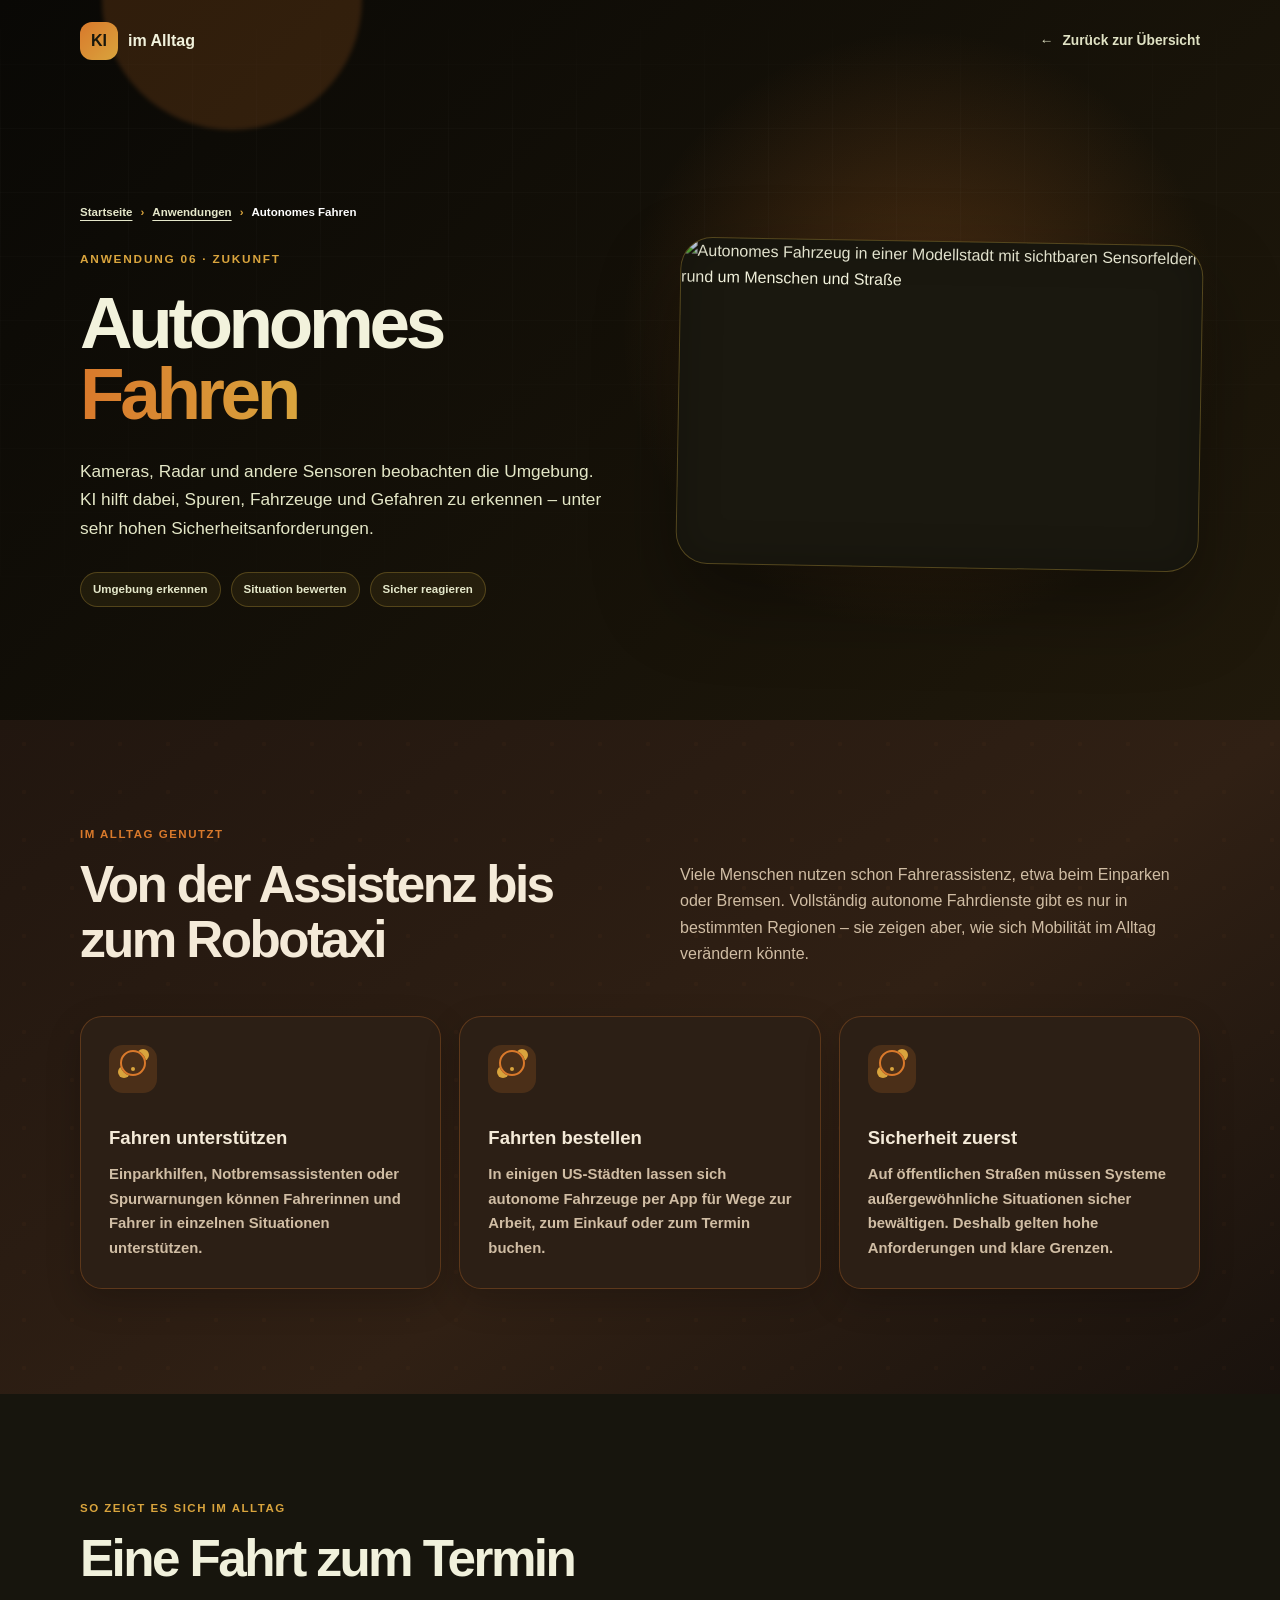
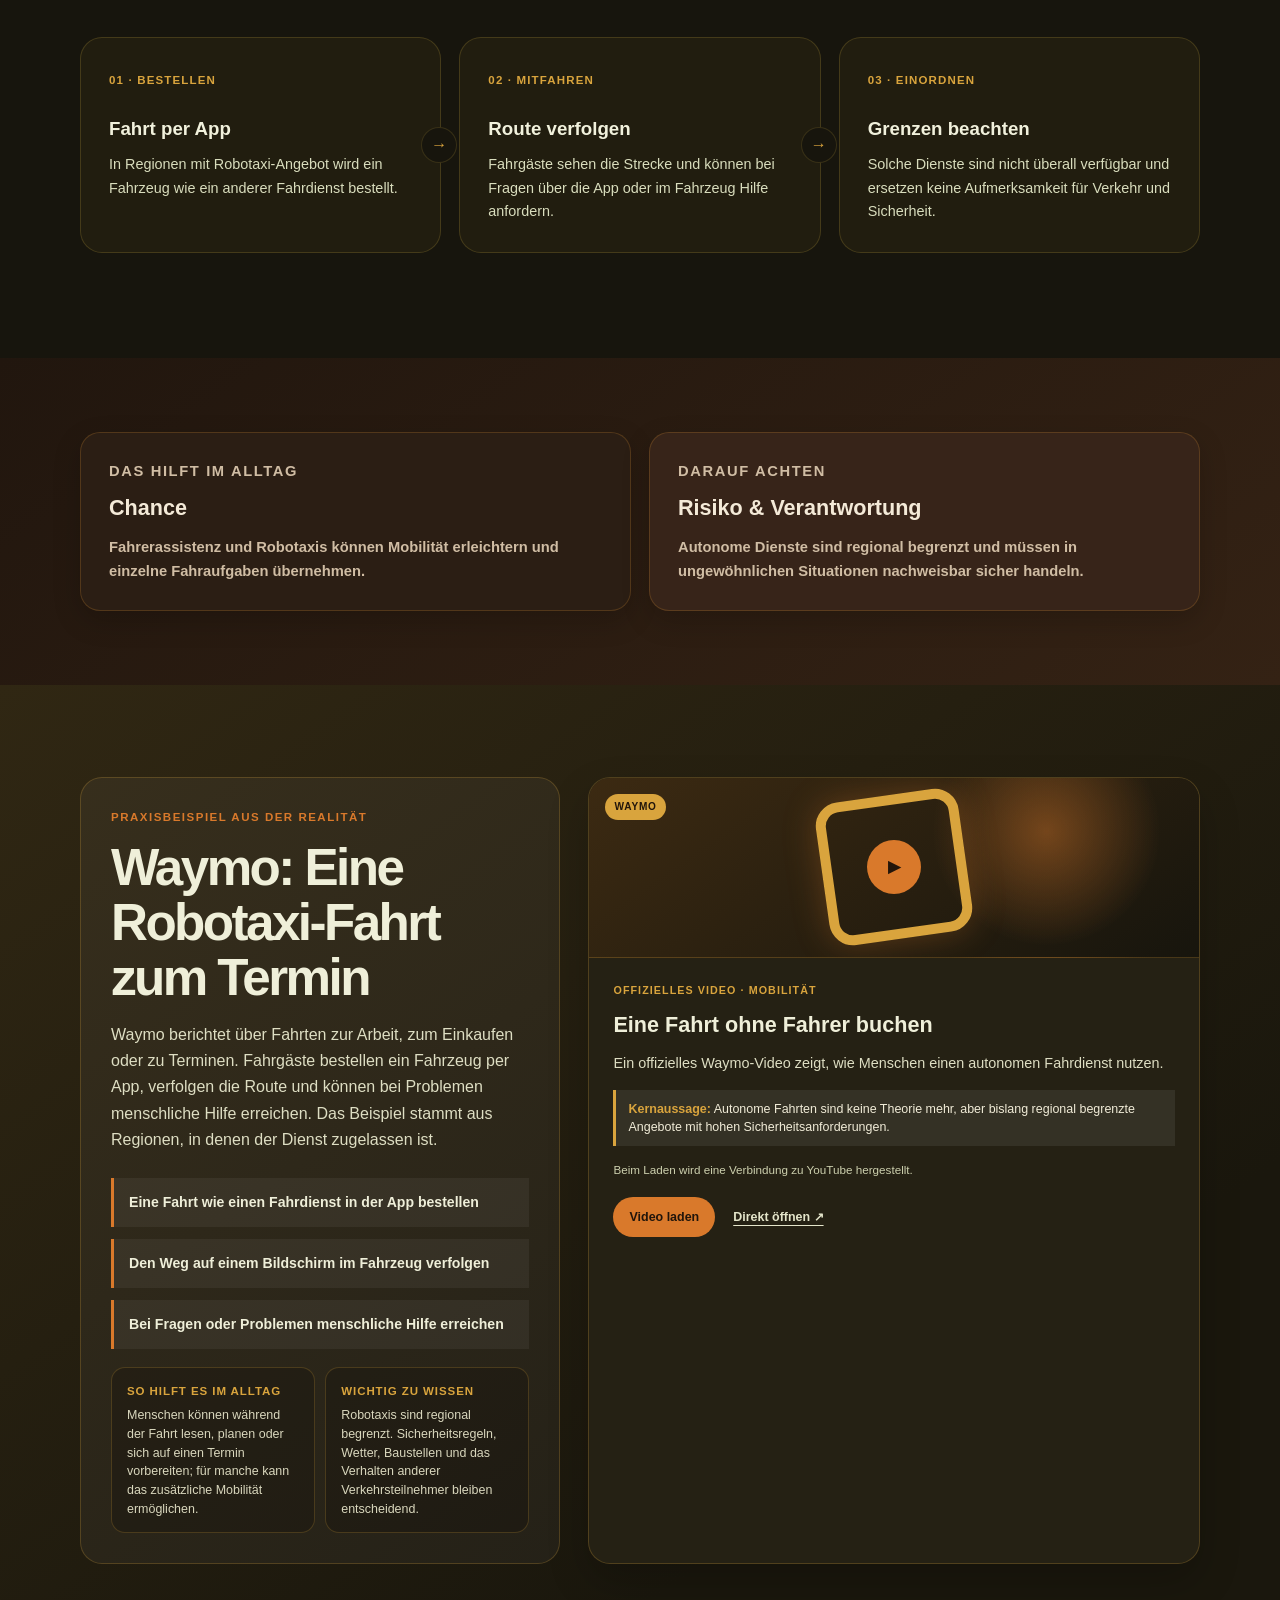
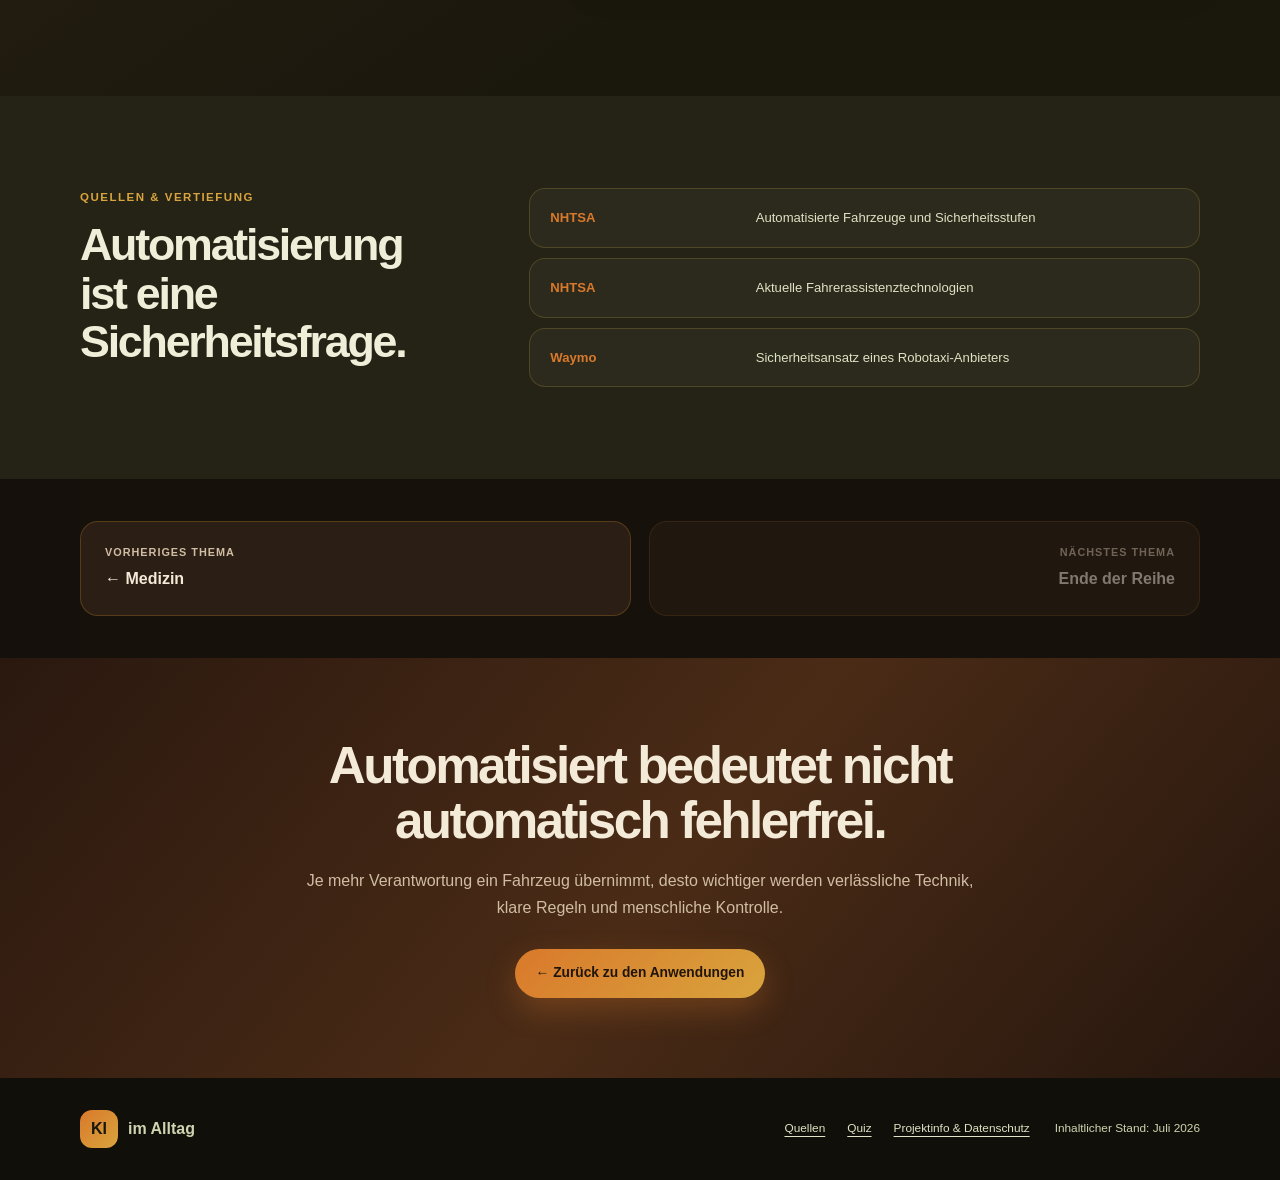
==== autonomes-fahren.html @ 1ed23693 "Website aktualisiert2" ====
<!doctype html>
<html lang="de">
<head><meta charset="utf-8"><meta name="viewport" content="width=device-width, initial-scale=1"><meta name="description" content="Wie autonome Fahrzeuge und Fahrerassistenz im Alltag genutzt werden."><title>Autonomes Fahren | KI im Alltag</title><link rel="stylesheet" href="detail.css"><script src="embed.js" defer></script></head>
<body class="theme-orange">
  <header class="detail-nav"><nav class="container" aria-label="Seitennavigation"><a class="logo" href="index.html"><span class="logo-mark">KI</span><span>im Alltag</span></a><a class="back-link" href="index.html#alltag">← <span>Zurück zur Übersicht</span></a></nav></header>
  <main>
    <section class="detail-hero"><div class="container detail-hero-grid"><div><nav class="breadcrumbs" aria-label="Brotkrümelnavigation"><a href="index.html">Startseite</a><span>›</span><a href="index.html#alltag">Anwendungen</a><span>›</span><strong>Autonomes Fahren</strong></nav><p class="kicker">Anwendung 06 · Zukunft</p><h1>Autonomes <span>Fahren</span></h1><p class="hero-lead">Kameras, Radar und andere Sensoren beobachten die Umgebung. KI hilft dabei, Spuren, Fahrzeuge und Gefahren zu erkennen – unter sehr hohen Sicherheitsanforderungen.</p><div class="hero-meta"><span>Umgebung erkennen</span><span>Situation bewerten</span><span>Sicher reagieren</span></div></div><figure class="hero-illustration"><img src="assets/heroes/autonomes-fahren-hero.png" alt="Autonomes Fahrzeug in einer Modellstadt mit sichtbaren Sensorfeldern rund um Menschen und Straße"></figure></div></section>
    <section class="content-block"><div class="container"><div class="section-head"><div><p class="section-label">Im Alltag genutzt</p><h2>Von der Assistenz bis zum Robotaxi</h2></div><p>Viele Menschen nutzen schon Fahrerassistenz, etwa beim Einparken oder Bremsen. Vollständig autonome Fahrdienste gibt es nur in bestimmten Regionen – sie zeigen aber, wie sich Mobilität im Alltag verändern könnte.</p></div><div class="info-grid"><article class="info-card"><span class="info-card-icon">◉</span><h3>Fahren unterstützen</h3><p>Einparkhilfen, Notbremsassistenten oder Spurwarnungen können Fahrerinnen und Fahrer in einzelnen Situationen unterstützen.</p></article><article class="info-card"><span class="info-card-icon">◇</span><h3>Fahrten bestellen</h3><p>In einigen US-Städten lassen sich autonome Fahrzeuge per App für Wege zur Arbeit, zum Einkauf oder zum Termin buchen.</p></article><article class="info-card"><span class="info-card-icon">!</span><h3>Sicherheit zuerst</h3><p>Auf öffentlichen Straßen müssen Systeme außergewöhnliche Situationen sicher bewältigen. Deshalb gelten hohe Anforderungen und klare Grenzen.</p></article></div></div></section>
    <section class="diagram-section"><div class="container"><div class="diagram-head"><p class="section-label">So zeigt es sich im Alltag</p><h2>Eine Fahrt zum Termin</h2></div><div class="flow"><article class="flow-step"><span>01 · BESTELLEN</span><h3>Fahrt per App</h3><p>In Regionen mit Robotaxi-Angebot wird ein Fahrzeug wie ein anderer Fahrdienst bestellt.</p></article><article class="flow-step"><span>02 · MITFAHREN</span><h3>Route verfolgen</h3><p>Fahrgäste sehen die Strecke und können bei Fragen über die App oder im Fahrzeug Hilfe anfordern.</p></article><article class="flow-step"><span>03 · EINORDNEN</span><h3>Grenzen beachten</h3><p>Solche Dienste sind nicht überall verfügbar und ersetzen keine Aufmerksamkeit für Verkehr und Sicherheit.</p></article></div></div></section>
    <section class="practice-section"><div class="container"><div class="practice-grid"><div class="practice-copy"><p class="section-label">Praxisbeispiel aus der Realität</p><h2>Waymo: Eine Robotaxi-Fahrt zum Termin</h2><p>Waymo berichtet über Fahrten zur Arbeit, zum Einkaufen oder zu Terminen. Fahrgäste bestellen ein Fahrzeug per App, verfolgen die Route und können bei Problemen menschliche Hilfe erreichen. Das Beispiel stammt aus Regionen, in denen der Dienst zugelassen ist.</p><ul class="practice-list"><li>Eine Fahrt wie einen Fahrdienst in der App bestellen</li><li>Den Weg auf einem Bildschirm im Fahrzeug verfolgen</li><li>Bei Fragen oder Problemen menschliche Hilfe erreichen</li></ul><div class="practice-insight-grid"><div class="practice-insight"><strong>So hilft es im Alltag</strong><span>Menschen können während der Fahrt lesen, planen oder sich auf einen Termin vorbereiten; für manche kann das zusätzliche Mobilität ermöglichen.</span></div><div class="practice-insight"><strong>Wichtig zu wissen</strong><span>Robotaxis sind regional begrenzt. Sicherheitsregeln, Wetter, Baustellen und das Verhalten anderer Verkehrsteilnehmer bleiben entscheidend.</span></div></div></div><article class="practice-media media-card" data-provider="youtube" data-embed-url="https://www.youtube-nocookie.com/embed/NPuqXnagtCw"><div class="media-preview" aria-hidden="true"><span class="media-provider">Waymo</span></div><div class="media-copy"><p class="signal-type">Offizielles Video · Mobilität</p><h3>Eine Fahrt ohne Fahrer buchen</h3><p>Ein offizielles Waymo-Video zeigt, wie Menschen einen autonomen Fahrdienst nutzen.</p><p class="privacy-note">Beim Laden wird eine Verbindung zu YouTube hergestellt.</p><div class="media-actions"><button class="load-embed" type="button">Video laden</button><a href="https://www.youtube.com/watch?v=NPuqXnagtCw" target="_blank" rel="noopener">Direkt öffnen ↗</a></div></div></article></div><div class="media-status" aria-live="polite"></div></div></section>
    <section class="detail-sources" id="quellen"><div class="container"><div><p class="section-label">Quellen & Vertiefung</p><h2>Automatisierung ist eine Sicherheitsfrage.</h2></div><ul class="source-list"><li><a href="https://www.nhtsa.gov/vehicle-safety/automated-vehicles-safety" target="_blank" rel="noopener"><strong>NHTSA</strong><span>Automatisierte Fahrzeuge und Sicherheitsstufen</span></a></li><li><a href="https://www.nhtsa.gov/vehicle-safety/driver-assistance-technologies" target="_blank" rel="noopener"><strong>NHTSA</strong><span>Aktuelle Fahrerassistenztechnologien</span></a></li><li><a href="https://waymo.com/safety/" target="_blank" rel="noopener"><strong>Waymo</strong><span>Sicherheitsansatz eines Robotaxi-Anbieters</span></a></li></ul></div></section>
    <nav class="topic-nav container" aria-label="Zwischen Anwendungen wechseln"><a href="medizin.html"><span>Vorheriges Thema</span><strong>← Medizin</strong></a><a class="is-disabled" aria-disabled="true"><span>Nächstes Thema</span><strong>Ende der Reihe</strong></a></nav>
    <section class="detail-note"><div class="container"><h2>Automatisiert bedeutet nicht automatisch fehlerfrei.</h2><p>Je mehr Verantwortung ein Fahrzeug übernimmt, desto wichtiger werden verlässliche Technik, klare Regeln und menschliche Kontrolle.</p><a class="button" href="index.html#alltag">← Zurück zu den Anwendungen</a></div></section>
  </main>
  <footer class="detail-footer"><div class="container footer-grid"><a class="logo" href="index.html"><span class="logo-mark">KI</span><span>im Alltag</span></a><nav class="footer-links" aria-label="Fußnavigation"><a href="#quellen">Quellen</a><a href="quiz.html">Quiz</a><a href="projektinfo.html">Projektinfo & Datenschutz</a></nav><p>Inhaltlicher Stand: Juli 2026</p></div></footer>
</body></html>
---- detail.css ----
:root {
  --bg: #28160e;
  --ink: #f4ead8;
  --muted: #d0bda4;
  --paper: #16100c;
  --accent: #c45422;
  --accent-rgb: 196, 84, 34;
  --accent2: #d5942f;
  --radius: 26px;
}

* { box-sizing: border-box; }
html { scroll-behavior: smooth; }
body { margin: 0; color: var(--ink); background: var(--paper); font-family: Aptos, "Segoe UI", Arial, sans-serif; line-height: 1.65; -webkit-font-smoothing: antialiased; }
h1, h2, h3 { font-family: Bahnschrift, "Arial Narrow", Impact, sans-serif; }
a { color: inherit; }
.container { width: min(1120px, calc(100% - 40px)); margin-inline: auto; }
.detail-nav { position: absolute; inset: 0 0 auto; z-index: 10; color: #f2f2dc; }
.detail-nav .container { min-height: 82px; display: flex; align-items: center; justify-content: space-between; }
.logo { display: inline-flex; align-items: center; gap: 10px; color: inherit; text-decoration: none; font-weight: 800; }
.logo-mark { display: grid; place-items: center; width: 38px; height: 38px; color: #17170c; background: linear-gradient(135deg, var(--accent), var(--accent2)); border-radius: 12px; }
.back-link { display: inline-flex; align-items: center; gap: 9px; color: #e0e2c4; text-decoration: none; font-size: .86rem; font-weight: 700; }
.back-link:hover { color: white; }

.detail-hero { position: relative; min-height: 720px; display: grid; align-items: center; overflow: hidden; color: #f2f2dc; background: radial-gradient(circle at 72% 46%, rgba(var(--accent-rgb),.28), transparent 30%), linear-gradient(135deg, #090805, #20190b); }
.detail-hero::before { content: ""; position: absolute; inset: 0; opacity: .15; background-image: linear-gradient(rgba(255,255,255,.13) 1px, transparent 1px), linear-gradient(90deg, rgba(255,255,255,.13) 1px, transparent 1px); background-size: 64px 64px; mask-image: linear-gradient(to bottom, transparent, black 20%, transparent 95%); animation: detailGrid 20s linear infinite; }
.detail-hero::after { content: ""; position: absolute; width: 260px; height: 260px; top: -130px; left: 8%; background: var(--accent); opacity: .18; filter: blur(2px); border-radius: 50%; }
.detail-hero-grid { position: relative; z-index: 1; display: grid; grid-template-columns: 1fr 1fr; align-items: center; gap: 75px; padding-top: 90px; }
.kicker { margin: 0 0 17px; color: var(--accent2); font-size: .74rem; font-weight: 850; letter-spacing: .15em; text-transform: uppercase; }
h1 { margin: 0; font-size: clamp(3.2rem, 5.7vw, 5.8rem); line-height: .98; letter-spacing: -.06em; }
h1 span { color: transparent; background: linear-gradient(90deg, var(--accent), var(--accent2)); background-clip: text; -webkit-background-clip: text; }
.hero-lead { max-width: 590px; margin: 27px 0 0; color: #e4e7c7; font-size: 1.08rem; }
.hero-meta { display: flex; gap: 10px; margin-top: 30px; }
.hero-meta span { padding: 7px 12px; color: #e5e8ca; background: rgba(255,211,78,.07); border: 1px solid rgba(255,211,78,.22); border-radius: 999px; font-size: .72rem; font-weight: 750; }

.visual-stage { position: relative; min-height: 470px; display: grid; place-items: center; }
.visual-ring { position: absolute; width: 390px; height: 390px; border: 1px solid rgba(255,255,255,.14); border-radius: 50%; animation: spin 35s linear infinite; }
.visual-ring::before, .visual-ring::after { content: ""; position: absolute; width: 8px; height: 8px; background: var(--accent2); border-radius: 50%; box-shadow: 0 0 20px var(--accent2); }.visual-ring::before { left: 26px; top: 91px; }.visual-ring::after { right: 35px; bottom: 75px; }
.visual-card { position: relative; z-index: 2; width: 310px; min-height: 310px; display: grid; place-items: center; padding: 30px; background: linear-gradient(145deg, rgba(255,211,78,.13), rgba(var(--accent-rgb),.17)); border: 1px solid rgba(255,211,78,.25); border-radius: 38px; box-shadow: 0 35px 80px rgba(0,0,0,.28), inset 0 0 40px rgba(255,255,255,.04); backdrop-filter: blur(12px); }
.visual-card svg.main-symbol { width: 170px; height: 170px; fill: none; stroke: #f5f4df; stroke-width: 1.7; stroke-linecap: round; stroke-linejoin: round; filter: drop-shadow(0 0 20px rgba(var(--accent-rgb),.6)); }
.micro-card { position: absolute; z-index: 3; padding: 10px 14px; color: #eff0d7; background: rgba(27,23,11,.92); border: 1px solid rgba(255,211,78,.2); border-radius: 13px; box-shadow: 0 12px 35px rgba(0,0,0,.25); font-size: .75rem; font-weight: 750; animation: float 5s ease-in-out infinite; }
.micro-one { top: 12%; left: 2%; }.micro-two { right: 0; top: 32%; animation-delay: -1.7s; }.micro-three { bottom: 9%; left: 14%; animation-delay: -3.2s; }

.brand-showcase { display: grid; grid-template-columns: repeat(2, 1fr); gap: 12px; width: 100%; }
.provider { display: grid; place-items: center; min-height: 118px; padding: 20px; color: #17170c; background: #d6d8c2; border: 1px solid #a6aa8e; border-radius: 20px; }
.provider img { max-width: 42px; max-height: 42px; margin-bottom: 8px; }.provider strong { display: block; font-size: .76rem; }.provider small { color: #52553f; font-size: .62rem; }
.provider-grok img { width: 70px; max-width: 70px; }

.content-block { position: relative; padding: 105px 0; overflow: hidden; background: linear-gradient(145deg, #d8d7bc, #c4c9af 58%, #ddd4ae); }
.content-block::before { content: ""; position: absolute; inset: 0; opacity: .42; background-image: radial-gradient(circle, rgba(var(--accent-rgb),.18) 0 2px, transparent 2.5px); background-size: 48px 48px; animation: dots 22s linear infinite; }
.content-block .container { position: relative; z-index: 1; }
.section-head { display: grid; grid-template-columns: 1fr 1fr; gap: 80px; align-items: end; margin-bottom: 48px; }
.section-label { margin: 0 0 13px; color: var(--accent); font-size: .72rem; font-weight: 850; letter-spacing: .13em; text-transform: uppercase; }
h2 { margin: 0; font-size: clamp(2.25rem, 4vw, 3.9rem); line-height: 1.08; letter-spacing: -.05em; }
.section-head > p { margin: 0; color: var(--muted); }
.info-grid { display: grid; grid-template-columns: repeat(3, 1fr); gap: 18px; }
.info-card { min-height: 270px; padding: 28px; background: rgba(218,216,195,.94); border: 1px solid rgba(var(--accent-rgb),.28); border-radius: 22px; box-shadow: 0 12px 35px rgba(43,42,21,.12); backdrop-filter: blur(8px); }
.info-card-icon { position: relative; display: grid; place-items: center; width: 48px; height: 48px; margin-bottom: 30px; color: transparent; background: rgba(var(--accent-rgb),.18); border-radius: 14px; font-size: 0; overflow: hidden; }
.info-card-icon::before { content: ""; width: 22px; height: 22px; border: 2px solid var(--accent); border-radius: 50%; box-shadow: 10px -8px 0 -7px var(--accent2), -9px 9px 0 -7px var(--accent2); }.info-card-icon::after { content: ""; position: absolute; width: 4px; height: 4px; background: var(--accent2); border-radius: 50%; }
.info-card h3 { margin: 0 0 9px; font-size: 1.16rem; }.info-card p { margin: 0; color: var(--muted); font-size: .93rem; font-weight: 600; }

.diagram-section { padding: 105px 0; color: #f1f1dc; background: #17150d; }
.diagram-section .section-label { color: var(--accent2); }
.diagram-head { max-width: 750px; margin-bottom: 50px; }
.diagram-head p:not(.section-label) { color: #dde0c1; }
.flow { display: grid; grid-template-columns: repeat(3, 1fr); gap: 18px; }
.flow-step { position: relative; min-height: 210px; padding: 28px; background: rgba(255,211,78,.045); border: 1px solid rgba(255,211,78,.16); border-radius: 22px; }
.flow-step::after { content: "→"; position: absolute; top: 50%; right: -17px; z-index: 2; display: grid; place-items: center; width: 34px; height: 34px; color: var(--accent2); background: #17150d; border: 1px solid rgba(255,211,78,.14); border-radius: 50%; transform: translateY(-50%); }
.flow-step:last-child::after { display: none; }
.flow-step > span { color: var(--accent2); font-size: .72rem; font-weight: 850; letter-spacing: .1em; }.flow-step h3 { margin: 22px 0 8px; }.flow-step p { margin: 0; color: #d9ddbd; font-size: .9rem; }

.detail-note { padding: 80px 0; text-align: center; background: linear-gradient(130deg, #b97943, #c8a563 52%, #a88b4b); }
.detail-note h2 { max-width: 800px; margin-inline: auto; }.detail-note p { max-width: 680px; margin: 20px auto 28px; color: var(--muted); }
.button { display: inline-flex; align-items: center; gap: 10px; padding: 13px 21px; color: #21150b; background: linear-gradient(135deg, var(--accent), var(--accent2)); border-radius: 999px; text-decoration: none; font-size: .86rem; font-weight: 800; box-shadow: 0 12px 30px rgba(var(--accent-rgb),.28); }
.detail-footer { padding: 32px 0; color: #d1d4b1; background: #100f09; }
.detail-footer .container { display: flex; align-items: center; justify-content: space-between; gap: 25px; }.detail-footer p { margin: 0; font-size: .74rem; }

.wellbeing-grid { display: grid; grid-template-columns: 1fr 1fr .95fr; gap: 18px; align-items: stretch; }
.wellbeing-card, .research-note { padding: 28px; border-radius: 22px; }
.wellbeing-card { background: #dfe1ca; border: 1px solid rgba(var(--accent-rgb),.25); }.wellbeing-card.warning { background: #e7c995; border-color: rgba(255,123,36,.35); }
.wellbeing-card h3 { margin: 20px 0 12px; font-size: 1.35rem; }.wellbeing-card ul { margin: 0; padding-left: 18px; color: var(--muted); font-size: .9rem; }.wellbeing-card li + li { margin-top: 8px; }
.wellbeing-graphic { position: relative; height: 105px; overflow: hidden; border-radius: 14px; background: #242617; }.wellbeing-graphic span { position: absolute; display: block; border-radius: 50%; }.wellbeing-graphic span:nth-child(1) { width: 58px; height: 58px; left: 20px; top: 23px; border: 2px solid var(--accent); }.wellbeing-graphic span:nth-child(2) { width: 58px; height: 58px; right: 20px; top: 23px; border: 2px solid var(--accent2); }.wellbeing-graphic span:nth-child(3) { width: 85px; height: 2px; left: 50%; top: 52px; background: var(--accent2); transform: translateX(-50%); box-shadow: 0 -14px 0 -1px var(--accent), 0 14px 0 -1px var(--accent); }
.warning-graphic { background: #3c210e; }.warning-graphic span:nth-child(1), .warning-graphic span:nth-child(2) { border-color: #ffb429; }.warning-graphic span:nth-child(3) { background: #ff7b24; box-shadow: 0 -14px 0 -1px #ffd34e, 0 14px 0 -1px #ff7b24; }
.research-note { color: #ededd8; background: #272516; border: 1px solid rgba(255,211,78,.22); }.research-note .section-label { color: var(--accent2); }.research-note p:not(.section-label) { color: #e0e3c4; font-size: .86rem; }.research-note a { display: inline-block; color: var(--accent); font-size: .78rem; font-weight: 800; text-underline-offset: 4px; }

.education-section { position: relative; padding: 105px 0; overflow: hidden; background: linear-gradient(145deg, #c7b889, #aaa586 57%, #c7aa76); }.education-section::before { content: ""; position: absolute; inset: 0; opacity: .33; background-image: radial-gradient(circle, rgba(var(--accent-rgb),.2) 0 2px, transparent 2.5px); background-size: 48px 48px; animation: dots 22s linear infinite; }.education-section .container { position: relative; z-index: 1; }
.education-use-grid { display: grid; grid-template-columns: repeat(3, 1fr); gap: 18px; }.education-use-grid > article { min-height: 225px; padding: 28px; border: 1px solid rgba(47,46,24,.2); border-radius: 22px; background: rgba(226,221,191,.82); box-shadow: 0 12px 32px rgba(43,42,21,.12); }.education-use-grid > article > span { display: grid; place-items: center; width: 42px; height: 42px; margin-bottom: 28px; color: #25150c; background: var(--accent); border-radius: 13px; font-size: .72rem; font-weight: 900; }.education-use-grid > article:nth-child(2) > span { background: var(--accent2); }.education-use-grid h3 { margin: 0 0 8px; font-size: 1.25rem; }.education-use-grid p { margin: 0; color: var(--muted); font-size: .92rem; font-weight: 600; }
.education-balance { display: grid; grid-template-columns: 1fr 1fr; gap: 18px; margin-top: 18px; }.education-balance article { padding: 30px; border: 1px solid rgba(47,46,24,.2); border-radius: 22px; }.education-chance { background: rgba(228,216,172,.86); }.education-risk { background: rgba(215,169,111,.8); }.education-balance h3 { margin: 7px 0 16px; font-size: 1.45rem; }.education-balance ul { margin: 0; padding-left: 20px; color: var(--muted); font-size: .91rem; font-weight: 600; }.education-balance li + li { margin-top: 8px; }
.education-note { display: grid; grid-template-columns: .72fr 1.28fr; gap: 26px; margin-top: 18px; padding: 25px 28px; color: #f0efd8; background: #2d2412; border: 1px solid rgba(217,164,61,.42); border-radius: 21px; }.education-note strong { color: var(--accent2); font: 800 1.3rem/1.2 Bahnschrift, sans-serif; }.education-note span { color: #e6e4c8; font-size: .91rem; }
.education-sources { display: grid; grid-template-columns: repeat(3, 1fr); gap: 12px; margin-top: 20px; }.education-sources a { display: grid; gap: 5px; padding: 17px 18px; color: #252216; border: 1px solid rgba(47,46,24,.24); border-radius: 16px; background: rgba(235,230,200,.7); text-decoration: none; transition: transform .2s ease, border-color .2s ease; }.education-sources a:hover { transform: translateY(-4px); border-color: rgba(var(--accent-rgb),.72); }.education-sources strong { color: #9c401c; font-size: .74rem; }.education-sources span { color: var(--muted); font-size: .8rem; font-weight: 650; }

.breadcrumbs { display: flex; flex-wrap: wrap; align-items: center; gap: 8px; margin-bottom: 28px; color: #cfd2b3; font-size: .72rem; font-weight: 700; }
.breadcrumbs a { color: #e5e7ca; text-underline-offset: 4px; }.breadcrumbs a:hover { color: var(--accent); }.breadcrumbs span { color: var(--accent2); }.breadcrumbs strong { color: white; }
.hero-illustration { position: relative; margin: 0; overflow: hidden; border: 1px solid rgba(255,211,78,.25); border-radius: 32px; background: #1a180f; box-shadow: 0 35px 80px rgba(0,0,0,.34); transform: rotate(1deg); transition: transform .45s cubic-bezier(.2,.8,.2,1), box-shadow .45s ease; }
.hero-illustration::after { content: ""; position: absolute; inset: 0; pointer-events: none; box-shadow: inset 0 0 42px rgba(0,0,0,.25); }
.hero-illustration > img { display: block; width: 100%; aspect-ratio: 16 / 10; object-fit: cover; transition: transform .65s cubic-bezier(.2,.8,.2,1); }
.hero-illustration:hover { transform: translateY(-8px) rotate(0); box-shadow: 0 46px 95px rgba(0,0,0,.42); }.hero-illustration:hover > img { transform: scale(1.035); }
.hero-logo-rack { position: absolute; z-index: 2; inset: auto 8% 7%; display: grid; grid-template-columns: repeat(4, 1fr); gap: 8px; }
.hero-logo-rack span { display: grid; place-items: center; min-height: 54px; padding: 12px; border: 1px solid rgba(255,255,255,.2); border-radius: 14px; background: rgba(218,220,193,.9); box-shadow: 0 8px 22px rgba(0,0,0,.22); backdrop-filter: blur(10px); }
.hero-logo-rack img { display: block; max-width: 34px; max-height: 30px; }

.crisis-help { display: grid; grid-template-columns: auto 1fr; gap: 24px; margin-top: 24px; padding: 28px; color: #f1f0d9; background: linear-gradient(135deg, #2e1b0c, #17150d); border: 1px solid rgba(255,153,41,.48); border-radius: 22px; box-shadow: 0 18px 45px rgba(47,31,13,.18); }
.crisis-mark { display: grid; place-items: center; width: 54px; height: 54px; color: #1c160a; background: #ff9929; border-radius: 17px; font: 900 1.6rem Bahnschrift, sans-serif; }.crisis-help .section-label { color: #ffd34e; }.crisis-help h3 { margin: 0 0 8px; font-size: 1.5rem; }.crisis-help p:not(.section-label) { margin: 0; color: #e7e6ce; }.help-links { display: flex; flex-wrap: wrap; gap: 12px 24px; margin-top: 18px; }.help-links a { color: var(--accent); font-size: .82rem; font-weight: 800; text-underline-offset: 4px; }

.detail-sources { padding: 92px 0; color: #efefd9; background: #242315; }
.detail-sources .container { display: grid; grid-template-columns: .72fr 1.28fr; gap: 72px; align-items: start; }.detail-sources .section-label { color: var(--accent2); }.detail-sources h2 { font-size: clamp(2rem,3.5vw,3.4rem); }
.source-list { display: grid; gap: 10px; margin: 0; padding: 0; list-style: none; }.source-list a { display: grid; grid-template-columns: minmax(150px,.6fr) 1.4fr; gap: 24px; padding: 18px 20px; color: inherit; border: 1px solid rgba(255,211,78,.16); border-radius: 16px; background: rgba(255,255,255,.035); text-decoration: none; transition: transform .25s ease, border-color .25s ease, background .25s ease; }.source-list a:hover { transform: translateX(5px); border-color: rgba(var(--accent-rgb),.55); background: rgba(var(--accent-rgb),.07); }.source-list strong { color: var(--accent); font-size: .82rem; }.source-list span { color: #dfe2c3; font-size: .82rem; }

.practice-section { padding: 92px 0; color: #efefd9; background: linear-gradient(145deg, #302713, #1a170d 72%); }
.practice-grid { display: grid; grid-template-columns: .88fr 1.12fr; gap: 28px; align-items: stretch; }
.practice-copy { padding: 30px; border: 1px solid rgba(217,164,61,.24); border-radius: 22px; background: rgba(255,255,255,.045); }
.practice-copy h2 { margin-bottom: 16px; }.practice-copy p:not(.section-label) { margin: 0; color: #dedec3; }
.practice-list { display: grid; gap: 12px; margin: 24px 0 0; padding: 0; list-style: none; }.practice-list li { padding: 13px 15px; border-left: 3px solid var(--accent); background: rgba(255,255,255,.05); color: #efefd9; font-size: .88rem; font-weight: 650; }
.practice-insight-grid { display: grid; grid-template-columns: repeat(2, minmax(0, 1fr)); gap: 10px; margin-top: 18px; }
.practice-insight { display: grid; gap: 5px; padding: 14px 15px; border: 1px solid rgba(217,164,61,.22); border-radius: 14px; background: rgba(15,11,8,.24); }
.practice-insight strong { color: var(--accent2); font-size: .72rem; letter-spacing: .08em; text-transform: uppercase; }
.practice-insight span { color: #d9d7bd; font-size: .78rem; line-height: 1.5; }
.practice-media { overflow: hidden; border: 1px solid rgba(217,164,61,.24); border-radius: 22px; background: #252114; box-shadow: 0 18px 42px rgba(0,0,0,.2); }
.practice-media .media-preview { position: relative; height: 180px; overflow: hidden; border-bottom: 1px solid rgba(217,164,61,.2); background: radial-gradient(circle at 75% 30%, rgba(var(--accent-rgb),.44), transparent 24%), linear-gradient(145deg, #3c2a12, #17150d); }
.practice-media .media-preview::before { content: ""; position: absolute; width: 124px; height: 124px; left: 50%; top: 50%; border: 10px solid var(--accent2); border-radius: 24px; box-shadow: 0 0 34px rgba(var(--accent-rgb),.3); transform: translate(-50%,-50%) rotate(-8deg); }
.practice-media .media-preview::after { content: "▶"; position: absolute; left: 50%; top: 50%; display: grid; place-items: center; width: 54px; height: 54px; color: #23150a; background: var(--accent); border-radius: 50%; transform: translate(-50%,-50%); font-size: 1rem; font-weight: 900; }
.practice-media .media-provider { position: absolute; z-index: 1; top: 16px; left: 16px; padding: 5px 9px; color: #21150b; background: var(--accent2); border-radius: 999px; font-size: .63rem; font-weight: 850; letter-spacing: .08em; text-transform: uppercase; }
.practice-media .media-copy { padding: 24px; }.practice-media h3 { margin: 8px 0 9px; font-size: 1.35rem; }.practice-media .signal-type { margin: 0; color: var(--accent2); font-size: .67rem; font-weight: 850; letter-spacing: .1em; text-transform: uppercase; }.practice-media .media-copy > p:not(.signal-type):not(.privacy-note) { margin: 0; color: #dedec3; font-size: .9rem; }.practice-media .privacy-note { margin: 14px 0 0; color: #cdd0ae; font-size: .73rem; }
.practice-media .media-actions { display: flex; flex-wrap: wrap; align-items: center; gap: 12px 18px; margin-top: 18px; }.practice-media .load-embed { min-height: 40px; padding: 0 16px; color: #21150b; background: var(--accent); border: 0; border-radius: 999px; font: inherit; font-size: .78rem; font-weight: 850; cursor: pointer; }.practice-media .load-embed:hover:not(:disabled) { background: var(--accent2); }.practice-media .load-embed:disabled { opacity: .55; cursor: progress; }.practice-media .media-actions a { color: #e4e5ca; font-size: .78rem; font-weight: 750; text-underline-offset: 4px; }.practice-media .media-actions a:hover { color: var(--accent2); }
.practice-media .embed-shell { min-height: 240px; display: grid; place-items: center; overflow: hidden; color: #e9ead0; background: #111008; border-bottom: 1px solid rgba(217,164,61,.18); }.practice-media .embed-shell iframe { width: 100%; min-height: 270px; border: 0; }.practice-media .article-frame { height: 330px; }.practice-media .embed-error { max-width: 360px; padding: 24px; color: #ffd7af; text-align: center; }.media-status { min-height: 22px; margin-top: 18px; color: #dfe2c3; font-size: .78rem; }

.everyday-balance { padding: 74px 0; background: #b9b38f; }
.everyday-balance .container { display: grid; grid-template-columns: 1fr 1fr; gap: 18px; }
.everyday-balance article { padding: 26px 28px; border: 1px solid rgba(47,46,24,.2); border-radius: 20px; background: rgba(226,221,191,.76); box-shadow: 0 10px 28px rgba(43,42,21,.1); }
.everyday-balance article:last-child { background: rgba(214,179,126,.72); }.everyday-balance h3 { margin: 7px 0 9px; font-size: 1.35rem; }.everyday-balance p { margin: 0; color: var(--muted); font-size: .92rem; font-weight: 600; }
.balance-tag { margin: 0; color: #9c401c; font-size: .68rem; font-weight: 850; letter-spacing: .11em; text-transform: uppercase; }
.media-takeaway { margin: 14px 0 0 !important; padding: 10px 12px; color: #f1ecd8 !important; border-left: 3px solid var(--accent2); background: rgba(255,255,255,.07); font-size: .78rem !important; line-height: 1.45; }
.media-takeaway strong { color: var(--accent2); }

.topic-nav { display: grid; grid-template-columns: 1fr 1fr; gap: 18px; padding-top: 42px; padding-bottom: 42px; }.topic-nav a { display: grid; gap: 4px; padding: 22px 24px; color: var(--ink); border: 1px solid rgba(47,46,24,.24); border-radius: 18px; background: rgba(223,224,203,.75); text-decoration: none; transition: transform .25s ease, border-color .25s ease; }.topic-nav a:last-child { text-align: right; }.topic-nav a:hover { transform: translateY(-4px); border-color: rgba(var(--accent-rgb),.8); }.topic-nav span { color: var(--muted); font-size: .68rem; font-weight: 800; letter-spacing: .09em; text-transform: uppercase; }.topic-nav strong { font-size: 1rem; }.topic-nav .is-disabled { opacity: .48; pointer-events: none; }

.footer-grid { display: grid !important; grid-template-columns: 1fr auto auto; }.footer-links { display: flex; flex-wrap: wrap; justify-content: center; gap: 10px 22px; }.footer-links a { color: #e1e3c4; font-size: .74rem; text-underline-offset: 4px; }.footer-links a:hover { color: var(--accent); }
a:focus-visible, button:focus-visible { outline: 3px solid var(--accent2); outline-offset: 4px; }

body.theme-blue { --accent: #d96827; --accent-rgb: 217,104,39; --accent2: #d9a43d; }
body.theme-cyan { --accent: #c78332; --accent-rgb: 199,131,50; --accent2: #d9a43d; }
body.theme-pink { --accent: #c85c2b; --accent-rgb: 200,92,43; --accent2: #d9a43d; }
body.theme-green { --accent: #b66f2c; --accent-rgb: 182,111,44; --accent2: #d9a43d; }
body.theme-orange { --accent: #d9792b; --accent-rgb: 217,121,43; --accent2: #d9a43d; }

/* Einheitliches dunkles Detailseiten-Design: Bilder bleiben unverändert, Flächen sind warm und kontrastreich. */
body { color-scheme: dark; }
body .content-block { background: linear-gradient(145deg, #21160f, #302014 58%, #19120d); } body .content-block::before, body .education-section::before { opacity: .18; }
body .section-head > p, body .info-card p, body .wellbeing-card ul, body .education-use-grid p, body .education-balance ul, body .detail-note p, body .topic-nav span { color: #d0bda4; }
body .info-card { border-color: rgba(var(--accent-rgb),.28); background: #2c1f15; box-shadow: 0 12px 35px rgba(0,0,0,.2); }
body .education-section { background: linear-gradient(145deg, #291a10, #3a2514 57%, #1c130d); } body .education-use-grid > article { border-color: rgba(217,148,47,.24); background: #2b1e14; box-shadow: 0 12px 32px rgba(0,0,0,.18); }
body .education-chance { background: #302a18; } body .education-risk { background: #3a2819; }
body .education-sources a, body .topic-nav a { color: var(--ink); border-color: rgba(217,148,47,.25); background: #2b1e14; }
body .everyday-balance { background: linear-gradient(145deg, #21160e, #342214); } body .everyday-balance article { border-color: rgba(217,148,47,.22); background: #2b1e14; box-shadow: 0 10px 28px rgba(0,0,0,.18); } body .everyday-balance article:last-child { background: #372419; }
body .detail-note { color: #f4ead8; background: linear-gradient(130deg, #2a180f, #4a2b16 52%, #25160e); } body .topic-nav { background: #17110c; }

@keyframes detailGrid { to { background-position: 64px 64px; } }
@keyframes dots { to { background-position: 48px 48px; } }
@keyframes spin { to { transform: rotate(360deg); } }
@keyframes float { 50% { transform: translateY(-10px); } }

@media (max-width: 900px) {
  .detail-hero-grid { grid-template-columns: 1fr; padding: 150px 0 80px; text-align: center; }
  .hero-lead { margin-inline: auto; }.hero-meta { justify-content: center; }.visual-stage { width: min(570px,100%); margin-inline: auto; }
  .section-head { grid-template-columns: 1fr; gap: 22px; }.info-grid { grid-template-columns: 1fr 1fr; }.info-card:last-child { grid-column: span 2; }
  .wellbeing-grid { grid-template-columns: 1fr 1fr; }.research-note { grid-column: span 2; }.practice-grid { grid-template-columns: 1fr; }.education-use-grid, .education-sources { grid-template-columns: 1fr; }
  .everyday-balance .container { grid-template-columns: 1fr; }
  .detail-sources .container { grid-template-columns: 1fr; gap: 35px; }.footer-grid { grid-template-columns: 1fr !important; justify-items: center; text-align: center; }
}
@media (max-width: 620px) {
  .container { width: min(100% - 28px, 1120px); }
  .detail-nav .container { min-height: 72px; }.back-link span { display: none; }
  .detail-hero-grid { padding-top: 125px; }.detail-hero { min-height: auto; }
  h1 { font-size: clamp(3rem, 14vw, 4.6rem); }.hero-meta { flex-wrap: wrap; }
  .hero-illustration { margin-top: 8px; border-radius: 22px; transform: none; }
  .content-block, .diagram-section { padding: 76px 0; }.info-grid, .flow { grid-template-columns: 1fr; }.info-card:last-child { grid-column: auto; }.info-card { min-height: auto; }
  .wellbeing-grid { grid-template-columns: 1fr; }.research-note { grid-column: auto; }.education-section { padding: 76px 0; }.education-balance, .education-note { grid-template-columns: 1fr; }.education-note { gap: 12px; }
  .practice-insight-grid { grid-template-columns: 1fr; }
  .crisis-help { grid-template-columns: 1fr; }.topic-nav { grid-template-columns: 1fr; }.topic-nav a:last-child { text-align: left; }.source-list a { grid-template-columns: 1fr; gap: 5px; }.hero-logo-rack { inset: auto 5% 5%; }.hero-logo-rack span { min-height: 42px; padding: 8px; }.hero-logo-rack img { max-width: 28px; max-height: 24px; }.practice-section { padding: 72px 0; }
  .flow-step::after { content: "↓"; top: auto; bottom: -18px; right: 50%; transform: translateX(50%); }
  .detail-footer .container { flex-direction: column; text-align: center; }
}
@media (prefers-reduced-motion: reduce) { html { scroll-behavior: auto; } *, *::before, *::after { animation-duration: .01ms !important; animation-iteration-count: 1 !important; } }
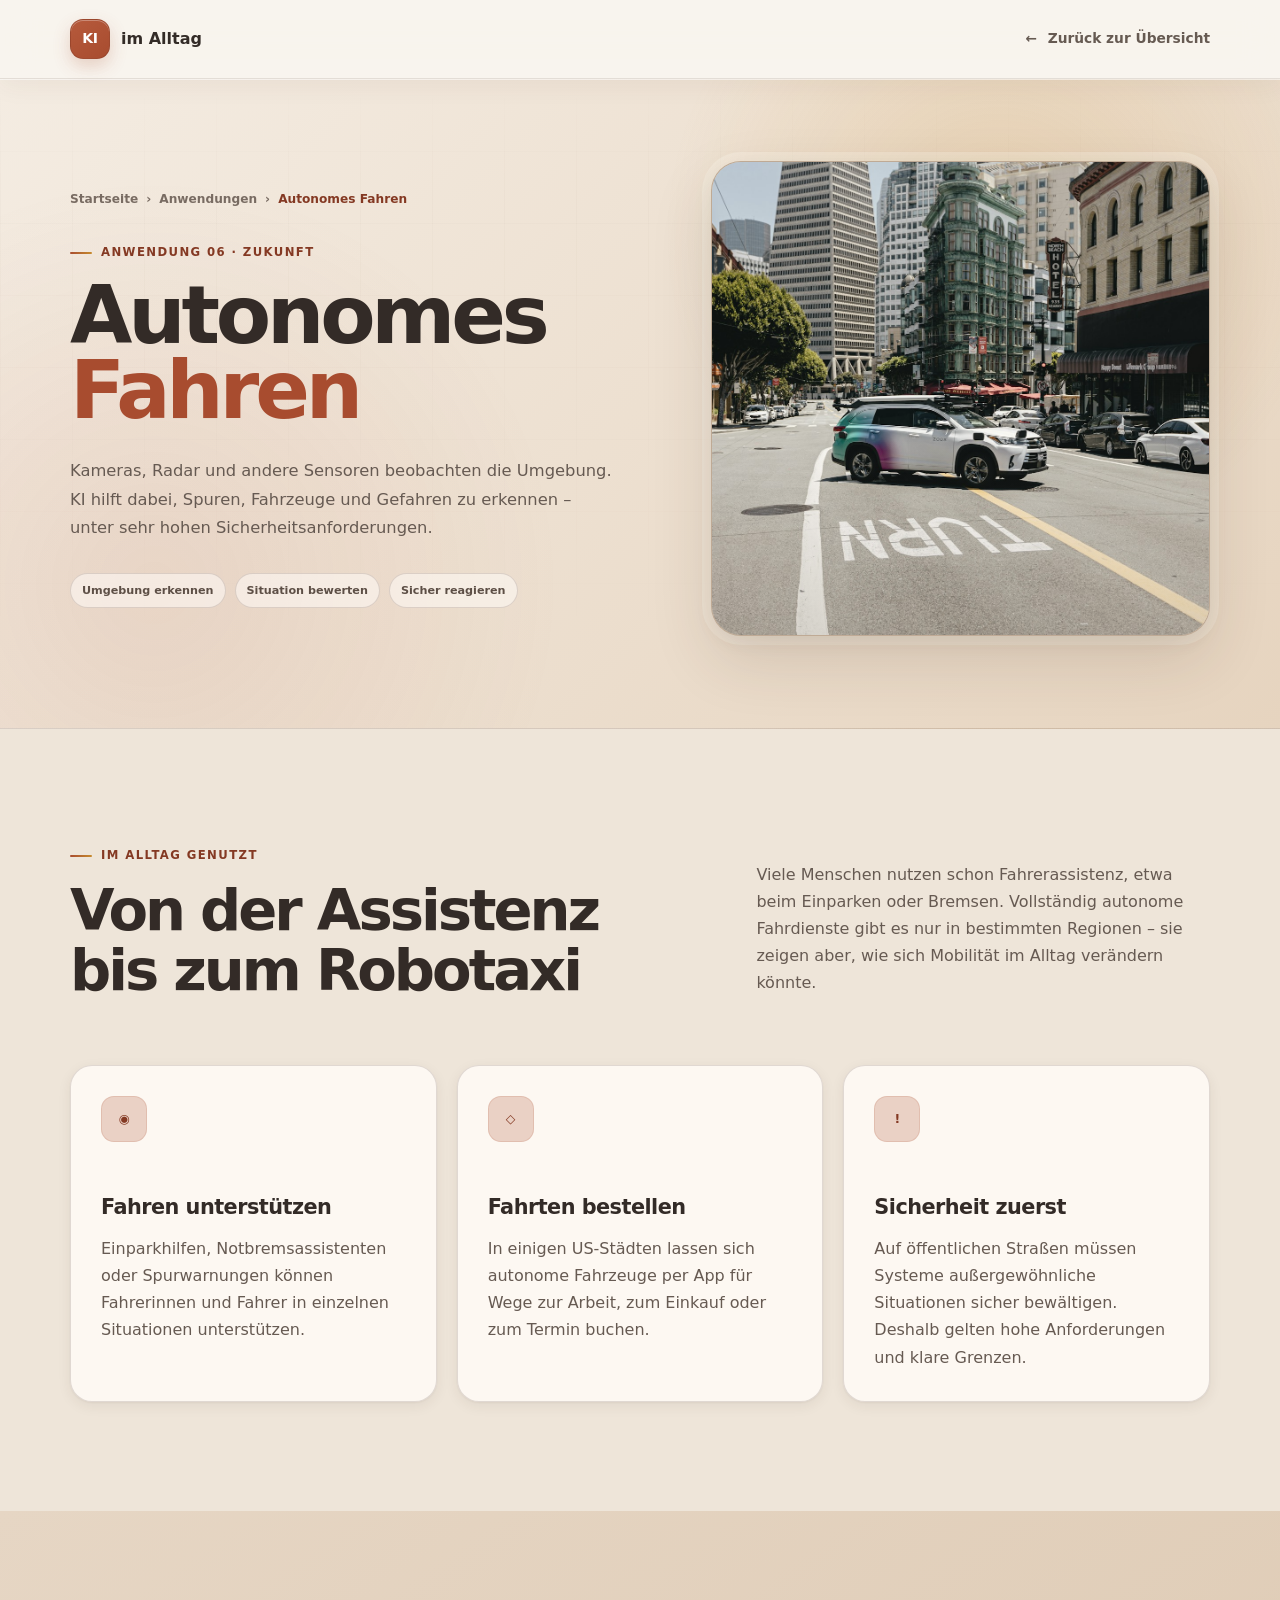
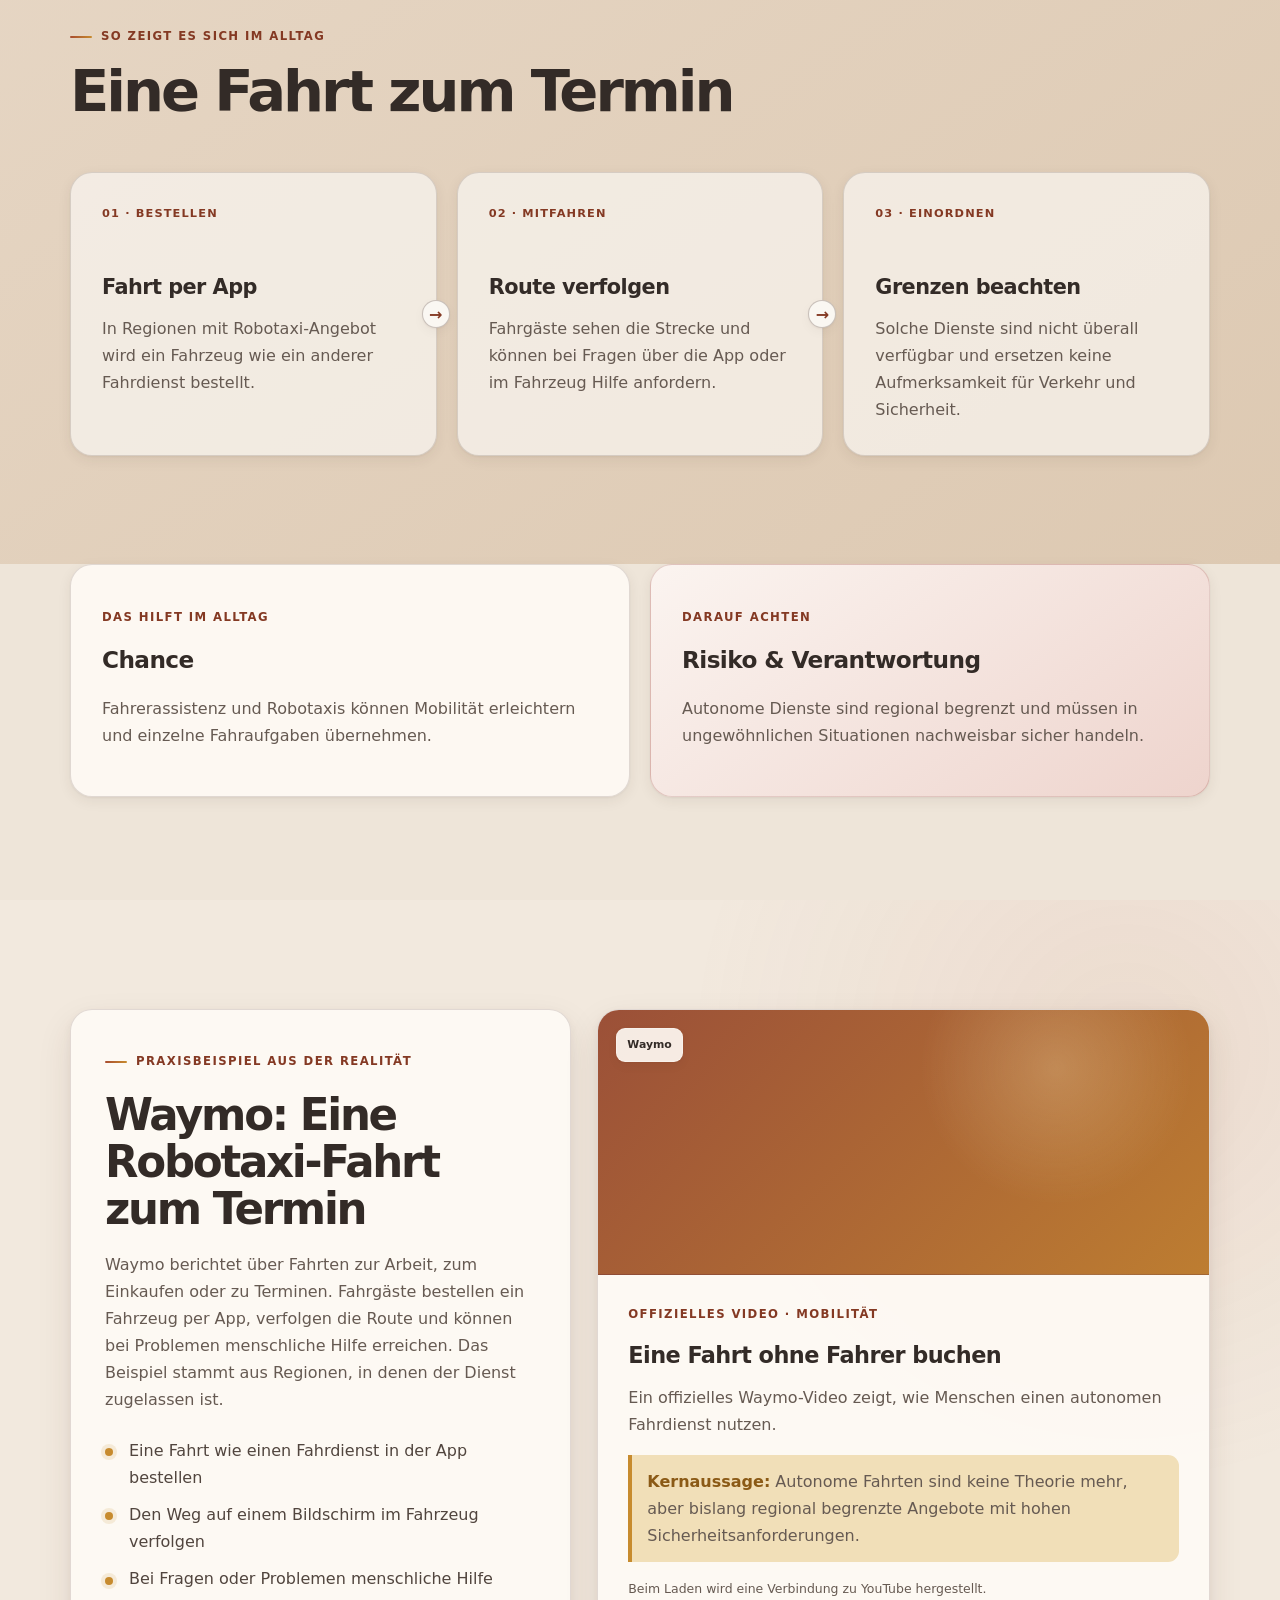
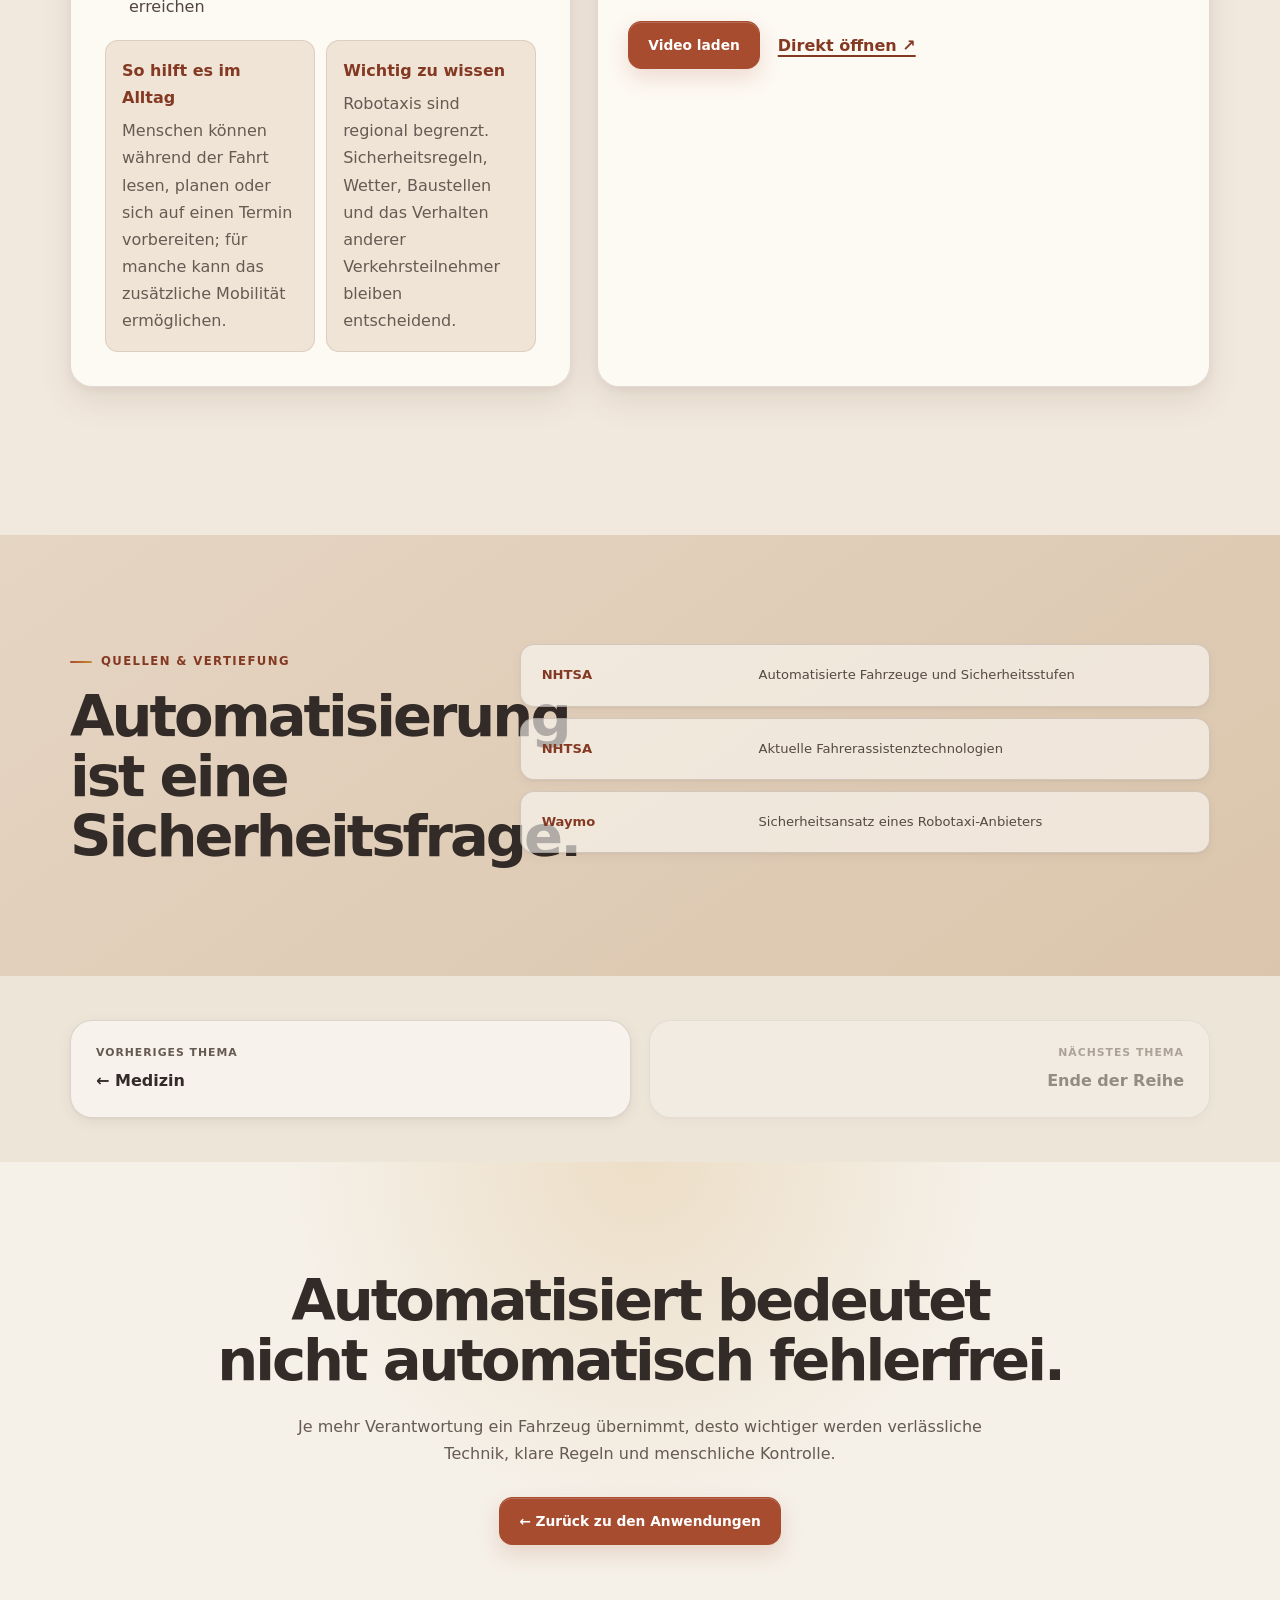
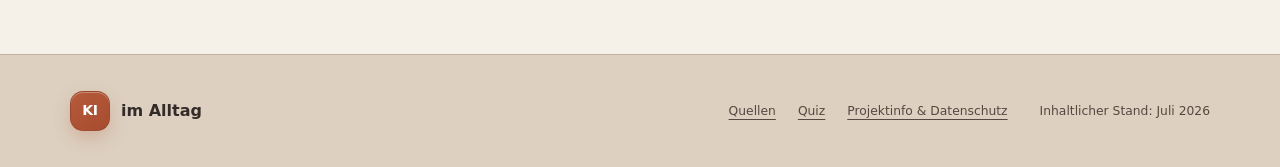
==== commit 82ac1bdb: "Website aktualisiert2" ====
--- a/autonomes-fahren.html
+++ b/autonomes-fahren.html
@@ -1,10 +1,10 @@
 <!doctype html>
 <html lang="de">
-<head><meta charset="utf-8"><meta name="viewport" content="width=device-width, initial-scale=1"><meta name="description" content="Wie autonome Fahrzeuge und Fahrerassistenz im Alltag genutzt werden."><title>Autonomes Fahren | KI im Alltag</title><link rel="stylesheet" href="detail.css"><script src="embed.js" defer></script></head>
+<head><meta charset="utf-8"><meta name="viewport" content="width=device-width, initial-scale=1"><meta name="description" content="Wie autonome Fahrzeuge und Fahrerassistenz im Alltag genutzt werden."><title>Autonomes Fahren | KI im Alltag</title><link rel="stylesheet" href="detail.css"><link rel="stylesheet" href="modern-ui.css"><script src="embed.js" defer></script></head>
 <body class="theme-orange">
   <header class="detail-nav"><nav class="container" aria-label="Seitennavigation"><a class="logo" href="index.html"><span class="logo-mark">KI</span><span>im Alltag</span></a><a class="back-link" href="index.html#alltag">← <span>Zurück zur Übersicht</span></a></nav></header>
   <main>
-    <section class="detail-hero"><div class="container detail-hero-grid"><div><nav class="breadcrumbs" aria-label="Brotkrümelnavigation"><a href="index.html">Startseite</a><span>›</span><a href="index.html#alltag">Anwendungen</a><span>›</span><strong>Autonomes Fahren</strong></nav><p class="kicker">Anwendung 06 · Zukunft</p><h1>Autonomes <span>Fahren</span></h1><p class="hero-lead">Kameras, Radar und andere Sensoren beobachten die Umgebung. KI hilft dabei, Spuren, Fahrzeuge und Gefahren zu erkennen – unter sehr hohen Sicherheitsanforderungen.</p><div class="hero-meta"><span>Umgebung erkennen</span><span>Situation bewerten</span><span>Sicher reagieren</span></div></div><figure class="hero-illustration"><img src="assets/heroes/autonomes-fahren-hero.png" alt="Autonomes Fahrzeug in einer Modellstadt mit sichtbaren Sensorfeldern rund um Menschen und Straße"></figure></div></section>
+    <section class="detail-hero"><div class="container detail-hero-grid"><div><nav class="breadcrumbs" aria-label="Brotkrümelnavigation"><a href="index.html">Startseite</a><span>›</span><a href="index.html#alltag">Anwendungen</a><span>›</span><strong>Autonomes Fahren</strong></nav><p class="kicker">Anwendung 06 · Zukunft</p><h1>Autonomes <span>Fahren</span></h1><p class="hero-lead">Kameras, Radar und andere Sensoren beobachten die Umgebung. KI hilft dabei, Spuren, Fahrzeuge und Gefahren zu erkennen – unter sehr hohen Sicherheitsanforderungen.</p><div class="hero-meta"><span>Umgebung erkennen</span><span>Situation bewerten</span><span>Sicher reagieren</span></div></div><figure class="hero-illustration"><img src="assets/photos/autonomes-fahren.jpg" alt="Modernes Fahrzeug fährt durch eine Stadtstraße"></figure></div></section>
     <section class="content-block"><div class="container"><div class="section-head"><div><p class="section-label">Im Alltag genutzt</p><h2>Von der Assistenz bis zum Robotaxi</h2></div><p>Viele Menschen nutzen schon Fahrerassistenz, etwa beim Einparken oder Bremsen. Vollständig autonome Fahrdienste gibt es nur in bestimmten Regionen – sie zeigen aber, wie sich Mobilität im Alltag verändern könnte.</p></div><div class="info-grid"><article class="info-card"><span class="info-card-icon">◉</span><h3>Fahren unterstützen</h3><p>Einparkhilfen, Notbremsassistenten oder Spurwarnungen können Fahrerinnen und Fahrer in einzelnen Situationen unterstützen.</p></article><article class="info-card"><span class="info-card-icon">◇</span><h3>Fahrten bestellen</h3><p>In einigen US-Städten lassen sich autonome Fahrzeuge per App für Wege zur Arbeit, zum Einkauf oder zum Termin buchen.</p></article><article class="info-card"><span class="info-card-icon">!</span><h3>Sicherheit zuerst</h3><p>Auf öffentlichen Straßen müssen Systeme außergewöhnliche Situationen sicher bewältigen. Deshalb gelten hohe Anforderungen und klare Grenzen.</p></article></div></div></section>
     <section class="diagram-section"><div class="container"><div class="diagram-head"><p class="section-label">So zeigt es sich im Alltag</p><h2>Eine Fahrt zum Termin</h2></div><div class="flow"><article class="flow-step"><span>01 · BESTELLEN</span><h3>Fahrt per App</h3><p>In Regionen mit Robotaxi-Angebot wird ein Fahrzeug wie ein anderer Fahrdienst bestellt.</p></article><article class="flow-step"><span>02 · MITFAHREN</span><h3>Route verfolgen</h3><p>Fahrgäste sehen die Strecke und können bei Fragen über die App oder im Fahrzeug Hilfe anfordern.</p></article><article class="flow-step"><span>03 · EINORDNEN</span><h3>Grenzen beachten</h3><p>Solche Dienste sind nicht überall verfügbar und ersetzen keine Aufmerksamkeit für Verkehr und Sicherheit.</p></article></div></div></section>
     <section class="practice-section"><div class="container"><div class="practice-grid"><div class="practice-copy"><p class="section-label">Praxisbeispiel aus der Realität</p><h2>Waymo: Eine Robotaxi-Fahrt zum Termin</h2><p>Waymo berichtet über Fahrten zur Arbeit, zum Einkaufen oder zu Terminen. Fahrgäste bestellen ein Fahrzeug per App, verfolgen die Route und können bei Problemen menschliche Hilfe erreichen. Das Beispiel stammt aus Regionen, in denen der Dienst zugelassen ist.</p><ul class="practice-list"><li>Eine Fahrt wie einen Fahrdienst in der App bestellen</li><li>Den Weg auf einem Bildschirm im Fahrzeug verfolgen</li><li>Bei Fragen oder Problemen menschliche Hilfe erreichen</li></ul><div class="practice-insight-grid"><div class="practice-insight"><strong>So hilft es im Alltag</strong><span>Menschen können während der Fahrt lesen, planen oder sich auf einen Termin vorbereiten; für manche kann das zusätzliche Mobilität ermöglichen.</span></div><div class="practice-insight"><strong>Wichtig zu wissen</strong><span>Robotaxis sind regional begrenzt. Sicherheitsregeln, Wetter, Baustellen und das Verhalten anderer Verkehrsteilnehmer bleiben entscheidend.</span></div></div></div><article class="practice-media media-card" data-provider="youtube" data-embed-url="https://www.youtube-nocookie.com/embed/NPuqXnagtCw"><div class="media-preview" aria-hidden="true"><span class="media-provider">Waymo</span></div><div class="media-copy"><p class="signal-type">Offizielles Video · Mobilität</p><h3>Eine Fahrt ohne Fahrer buchen</h3><p>Ein offizielles Waymo-Video zeigt, wie Menschen einen autonomen Fahrdienst nutzen.</p><p class="privacy-note">Beim Laden wird eine Verbindung zu YouTube hergestellt.</p><div class="media-actions"><button class="load-embed" type="button">Video laden</button><a href="https://www.youtube.com/watch?v=NPuqXnagtCw" target="_blank" rel="noopener">Direkt öffnen ↗</a></div></div></article></div><div class="media-status" aria-live="polite"></div></div></section>
--- a/detail.css
+++ b/detail.css
@@ -1,183 +1,326 @@
-:root {
-  --bg: #28160e;
-  --ink: #f4ead8;
-  --muted: #d0bda4;
-  --paper: #16100c;
-  --accent: #c45422;
-  --accent-rgb: 196, 84, 34;
-  --accent2: #d5942f;
-  --radius: 26px;
-}
-
-* { box-sizing: border-box; }
-html { scroll-behavior: smooth; }
-body { margin: 0; color: var(--ink); background: var(--paper); font-family: Aptos, "Segoe UI", Arial, sans-serif; line-height: 1.65; -webkit-font-smoothing: antialiased; }
-h1, h2, h3 { font-family: Bahnschrift, "Arial Narrow", Impact, sans-serif; }
-a { color: inherit; }
-.container { width: min(1120px, calc(100% - 40px)); margin-inline: auto; }
-.detail-nav { position: absolute; inset: 0 0 auto; z-index: 10; color: #f2f2dc; }
-.detail-nav .container { min-height: 82px; display: flex; align-items: center; justify-content: space-between; }
-.logo { display: inline-flex; align-items: center; gap: 10px; color: inherit; text-decoration: none; font-weight: 800; }
-.logo-mark { display: grid; place-items: center; width: 38px; height: 38px; color: #17170c; background: linear-gradient(135deg, var(--accent), var(--accent2)); border-radius: 12px; }
-.back-link { display: inline-flex; align-items: center; gap: 9px; color: #e0e2c4; text-decoration: none; font-size: .86rem; font-weight: 700; }
-.back-link:hover { color: white; }
-
-.detail-hero { position: relative; min-height: 720px; display: grid; align-items: center; overflow: hidden; color: #f2f2dc; background: radial-gradient(circle at 72% 46%, rgba(var(--accent-rgb),.28), transparent 30%), linear-gradient(135deg, #090805, #20190b); }
-.detail-hero::before { content: ""; position: absolute; inset: 0; opacity: .15; background-image: linear-gradient(rgba(255,255,255,.13) 1px, transparent 1px), linear-gradient(90deg, rgba(255,255,255,.13) 1px, transparent 1px); background-size: 64px 64px; mask-image: linear-gradient(to bottom, transparent, black 20%, transparent 95%); animation: detailGrid 20s linear infinite; }
-.detail-hero::after { content: ""; position: absolute; width: 260px; height: 260px; top: -130px; left: 8%; background: var(--accent); opacity: .18; filter: blur(2px); border-radius: 50%; }
-.detail-hero-grid { position: relative; z-index: 1; display: grid; grid-template-columns: 1fr 1fr; align-items: center; gap: 75px; padding-top: 90px; }
-.kicker { margin: 0 0 17px; color: var(--accent2); font-size: .74rem; font-weight: 850; letter-spacing: .15em; text-transform: uppercase; }
-h1 { margin: 0; font-size: clamp(3.2rem, 5.7vw, 5.8rem); line-height: .98; letter-spacing: -.06em; }
-h1 span { color: transparent; background: linear-gradient(90deg, var(--accent), var(--accent2)); background-clip: text; -webkit-background-clip: text; }
-.hero-lead { max-width: 590px; margin: 27px 0 0; color: #e4e7c7; font-size: 1.08rem; }
-.hero-meta { display: flex; gap: 10px; margin-top: 30px; }
-.hero-meta span { padding: 7px 12px; color: #e5e8ca; background: rgba(255,211,78,.07); border: 1px solid rgba(255,211,78,.22); border-radius: 999px; font-size: .72rem; font-weight: 750; }
-
-.visual-stage { position: relative; min-height: 470px; display: grid; place-items: center; }
-.visual-ring { position: absolute; width: 390px; height: 390px; border: 1px solid rgba(255,255,255,.14); border-radius: 50%; animation: spin 35s linear infinite; }
-.visual-ring::before, .visual-ring::after { content: ""; position: absolute; width: 8px; height: 8px; background: var(--accent2); border-radius: 50%; box-shadow: 0 0 20px var(--accent2); }.visual-ring::before { left: 26px; top: 91px; }.visual-ring::after { right: 35px; bottom: 75px; }
-.visual-card { position: relative; z-index: 2; width: 310px; min-height: 310px; display: grid; place-items: center; padding: 30px; background: linear-gradient(145deg, rgba(255,211,78,.13), rgba(var(--accent-rgb),.17)); border: 1px solid rgba(255,211,78,.25); border-radius: 38px; box-shadow: 0 35px 80px rgba(0,0,0,.28), inset 0 0 40px rgba(255,255,255,.04); backdrop-filter: blur(12px); }
-.visual-card svg.main-symbol { width: 170px; height: 170px; fill: none; stroke: #f5f4df; stroke-width: 1.7; stroke-linecap: round; stroke-linejoin: round; filter: drop-shadow(0 0 20px rgba(var(--accent-rgb),.6)); }
-.micro-card { position: absolute; z-index: 3; padding: 10px 14px; color: #eff0d7; background: rgba(27,23,11,.92); border: 1px solid rgba(255,211,78,.2); border-radius: 13px; box-shadow: 0 12px 35px rgba(0,0,0,.25); font-size: .75rem; font-weight: 750; animation: float 5s ease-in-out infinite; }
-.micro-one { top: 12%; left: 2%; }.micro-two { right: 0; top: 32%; animation-delay: -1.7s; }.micro-three { bottom: 9%; left: 14%; animation-delay: -3.2s; }
-
-.brand-showcase { display: grid; grid-template-columns: repeat(2, 1fr); gap: 12px; width: 100%; }
-.provider { display: grid; place-items: center; min-height: 118px; padding: 20px; color: #17170c; background: #d6d8c2; border: 1px solid #a6aa8e; border-radius: 20px; }
-.provider img { max-width: 42px; max-height: 42px; margin-bottom: 8px; }.provider strong { display: block; font-size: .76rem; }.provider small { color: #52553f; font-size: .62rem; }
-.provider-grok img { width: 70px; max-width: 70px; }
-
-.content-block { position: relative; padding: 105px 0; overflow: hidden; background: linear-gradient(145deg, #d8d7bc, #c4c9af 58%, #ddd4ae); }
-.content-block::before { content: ""; position: absolute; inset: 0; opacity: .42; background-image: radial-gradient(circle, rgba(var(--accent-rgb),.18) 0 2px, transparent 2.5px); background-size: 48px 48px; animation: dots 22s linear infinite; }
-.content-block .container { position: relative; z-index: 1; }
-.section-head { display: grid; grid-template-columns: 1fr 1fr; gap: 80px; align-items: end; margin-bottom: 48px; }
-.section-label { margin: 0 0 13px; color: var(--accent); font-size: .72rem; font-weight: 850; letter-spacing: .13em; text-transform: uppercase; }
-h2 { margin: 0; font-size: clamp(2.25rem, 4vw, 3.9rem); line-height: 1.08; letter-spacing: -.05em; }
-.section-head > p { margin: 0; color: var(--muted); }
-.info-grid { display: grid; grid-template-columns: repeat(3, 1fr); gap: 18px; }
-.info-card { min-height: 270px; padding: 28px; background: rgba(218,216,195,.94); border: 1px solid rgba(var(--accent-rgb),.28); border-radius: 22px; box-shadow: 0 12px 35px rgba(43,42,21,.12); backdrop-filter: blur(8px); }
-.info-card-icon { position: relative; display: grid; place-items: center; width: 48px; height: 48px; margin-bottom: 30px; color: transparent; background: rgba(var(--accent-rgb),.18); border-radius: 14px; font-size: 0; overflow: hidden; }
-.info-card-icon::before { content: ""; width: 22px; height: 22px; border: 2px solid var(--accent); border-radius: 50%; box-shadow: 10px -8px 0 -7px var(--accent2), -9px 9px 0 -7px var(--accent2); }.info-card-icon::after { content: ""; position: absolute; width: 4px; height: 4px; background: var(--accent2); border-radius: 50%; }
-.info-card h3 { margin: 0 0 9px; font-size: 1.16rem; }.info-card p { margin: 0; color: var(--muted); font-size: .93rem; font-weight: 600; }
-
-.diagram-section { padding: 105px 0; color: #f1f1dc; background: #17150d; }
-.diagram-section .section-label { color: var(--accent2); }
-.diagram-head { max-width: 750px; margin-bottom: 50px; }
-.diagram-head p:not(.section-label) { color: #dde0c1; }
-.flow { display: grid; grid-template-columns: repeat(3, 1fr); gap: 18px; }
-.flow-step { position: relative; min-height: 210px; padding: 28px; background: rgba(255,211,78,.045); border: 1px solid rgba(255,211,78,.16); border-radius: 22px; }
-.flow-step::after { content: "→"; position: absolute; top: 50%; right: -17px; z-index: 2; display: grid; place-items: center; width: 34px; height: 34px; color: var(--accent2); background: #17150d; border: 1px solid rgba(255,211,78,.14); border-radius: 50%; transform: translateY(-50%); }
+/* Seitenlayouts der sechs Anwendungs-Unterseiten. */
+
+.container {
+  width: min(1140px, calc(100% - 48px));
+  margin-inline: auto;
+}
+
+/* Kopfzeile und Hero */
+.detail-nav .container {
+  min-height: 78px;
+  display: flex;
+  align-items: center;
+  justify-content: space-between;
+  gap: 24px;
+}
+
+.detail-hero {
+  position: relative;
+  min-height: 650px;
+  display: grid;
+  align-items: center;
+  overflow: hidden;
+}
+
+.detail-hero-grid {
+  position: relative;
+  z-index: 1;
+  display: grid;
+  grid-template-columns: minmax(0, 1fr) minmax(360px, .92fr);
+  align-items: center;
+  gap: clamp(54px, 8vw, 98px);
+  padding: 74px 0 84px;
+}
+
+.breadcrumbs {
+  display: flex;
+  flex-wrap: wrap;
+  align-items: center;
+  gap: 8px;
+  margin-bottom: 25px;
+}
+
+.detail-hero h1 {
+  max-width: 680px;
+  margin: 0;
+  font-size: clamp(3.6rem, 6.3vw, 6.35rem);
+  line-height: .94;
+}
+
+.hero-lead {
+  max-width: 620px;
+  margin: 28px 0 0;
+  font-size: clamp(1.02rem, 1.25vw, 1.14rem);
+  line-height: 1.75;
+}
+
+.hero-meta { display: flex; flex-wrap: wrap; gap: 9px; margin-top: 30px; }
+
+.hero-illustration {
+  position: relative;
+  min-height: 475px;
+  margin: 0;
+  overflow: hidden;
+}
+
+.hero-illustration > img {
+  position: absolute;
+  inset: 0;
+  width: 100%;
+  height: 100%;
+  display: block;
+  object-fit: cover;
+}
+
+.hero-logo-rack {
+  position: absolute;
+  z-index: 2;
+  right: 7%;
+  bottom: 7%;
+  left: 7%;
+  display: grid;
+  grid-template-columns: repeat(4, minmax(0, 1fr));
+  gap: 8px;
+}
+
+.hero-logo-rack span { min-height: 54px; display: grid; place-items: center; padding: 9px; }
+.hero-logo-rack img { display: block; max-width: 36px; max-height: 30px; }
+
+/* Inhaltsbereiche */
+.content-block,
+.education-section,
+.practice-section,
+.diagram-section,
+.detail-sources,
+.detail-note { padding: clamp(86px, 8.5vw, 124px) 0; }
+
+.section-head {
+  display: grid;
+  grid-template-columns: minmax(0, 1fr) minmax(300px, .76fr);
+  gap: clamp(42px, 7vw, 90px);
+  align-items: end;
+  margin-bottom: clamp(42px, 5vw, 66px);
+}
+
+.section-head > p { margin: 0 0 4px; }
+
+.section-head h2,
+.diagram-head h2,
+.detail-sources h2,
+.detail-note h2 {
+  margin: 0;
+  font-size: clamp(2.3rem, 4.5vw, 4.25rem);
+  line-height: 1.04;
+}
+
+.info-grid {
+  display: grid;
+  grid-template-columns: repeat(3, minmax(0, 1fr));
+  gap: 20px;
+}
+
+.info-card { min-height: 285px; padding: 30px; }
+.info-card-icon { display: grid; place-items: center; width: 46px; height: 46px; margin-bottom: 48px; }
+.info-card h3 { margin: 0 0 10px; font-size: 1.3rem; }
+.info-card p { margin: 0; }
+
+.diagram-head { max-width: 800px; margin-bottom: 50px; }
+.diagram-head > p:not(.section-label) { max-width: 680px; }
+
+.flow {
+  display: grid;
+  grid-template-columns: repeat(3, minmax(0, 1fr));
+  gap: 20px;
+}
+
+.flow-step { position: relative; min-height: 270px; padding: 31px; }
+.flow-step > span { display: block; margin-bottom: 46px; }
+.flow-step h3 { margin: 0 0 10px; font-size: 1.3rem; }
+.flow-step p { margin: 0; }
+.flow-step::after { position: absolute; top: 50%; right: -14px; z-index: 2; display: grid; place-items: center; width: 28px; height: 28px; content: "→"; transform: translateY(-50%); }
 .flow-step:last-child::after { display: none; }
-.flow-step > span { color: var(--accent2); font-size: .72rem; font-weight: 850; letter-spacing: .1em; }.flow-step h3 { margin: 22px 0 8px; }.flow-step p { margin: 0; color: #d9ddbd; font-size: .9rem; }
-
-.detail-note { padding: 80px 0; text-align: center; background: linear-gradient(130deg, #b97943, #c8a563 52%, #a88b4b); }
-.detail-note h2 { max-width: 800px; margin-inline: auto; }.detail-note p { max-width: 680px; margin: 20px auto 28px; color: var(--muted); }
-.button { display: inline-flex; align-items: center; gap: 10px; padding: 13px 21px; color: #21150b; background: linear-gradient(135deg, var(--accent), var(--accent2)); border-radius: 999px; text-decoration: none; font-size: .86rem; font-weight: 800; box-shadow: 0 12px 30px rgba(var(--accent-rgb),.28); }
-.detail-footer { padding: 32px 0; color: #d1d4b1; background: #100f09; }
-.detail-footer .container { display: flex; align-items: center; justify-content: space-between; gap: 25px; }.detail-footer p { margin: 0; font-size: .74rem; }
-
-.wellbeing-grid { display: grid; grid-template-columns: 1fr 1fr .95fr; gap: 18px; align-items: stretch; }
-.wellbeing-card, .research-note { padding: 28px; border-radius: 22px; }
-.wellbeing-card { background: #dfe1ca; border: 1px solid rgba(var(--accent-rgb),.25); }.wellbeing-card.warning { background: #e7c995; border-color: rgba(255,123,36,.35); }
-.wellbeing-card h3 { margin: 20px 0 12px; font-size: 1.35rem; }.wellbeing-card ul { margin: 0; padding-left: 18px; color: var(--muted); font-size: .9rem; }.wellbeing-card li + li { margin-top: 8px; }
-.wellbeing-graphic { position: relative; height: 105px; overflow: hidden; border-radius: 14px; background: #242617; }.wellbeing-graphic span { position: absolute; display: block; border-radius: 50%; }.wellbeing-graphic span:nth-child(1) { width: 58px; height: 58px; left: 20px; top: 23px; border: 2px solid var(--accent); }.wellbeing-graphic span:nth-child(2) { width: 58px; height: 58px; right: 20px; top: 23px; border: 2px solid var(--accent2); }.wellbeing-graphic span:nth-child(3) { width: 85px; height: 2px; left: 50%; top: 52px; background: var(--accent2); transform: translateX(-50%); box-shadow: 0 -14px 0 -1px var(--accent), 0 14px 0 -1px var(--accent); }
-.warning-graphic { background: #3c210e; }.warning-graphic span:nth-child(1), .warning-graphic span:nth-child(2) { border-color: #ffb429; }.warning-graphic span:nth-child(3) { background: #ff7b24; box-shadow: 0 -14px 0 -1px #ffd34e, 0 14px 0 -1px #ff7b24; }
-.research-note { color: #ededd8; background: #272516; border: 1px solid rgba(255,211,78,.22); }.research-note .section-label { color: var(--accent2); }.research-note p:not(.section-label) { color: #e0e3c4; font-size: .86rem; }.research-note a { display: inline-block; color: var(--accent); font-size: .78rem; font-weight: 800; text-underline-offset: 4px; }
-
-.education-section { position: relative; padding: 105px 0; overflow: hidden; background: linear-gradient(145deg, #c7b889, #aaa586 57%, #c7aa76); }.education-section::before { content: ""; position: absolute; inset: 0; opacity: .33; background-image: radial-gradient(circle, rgba(var(--accent-rgb),.2) 0 2px, transparent 2.5px); background-size: 48px 48px; animation: dots 22s linear infinite; }.education-section .container { position: relative; z-index: 1; }
-.education-use-grid { display: grid; grid-template-columns: repeat(3, 1fr); gap: 18px; }.education-use-grid > article { min-height: 225px; padding: 28px; border: 1px solid rgba(47,46,24,.2); border-radius: 22px; background: rgba(226,221,191,.82); box-shadow: 0 12px 32px rgba(43,42,21,.12); }.education-use-grid > article > span { display: grid; place-items: center; width: 42px; height: 42px; margin-bottom: 28px; color: #25150c; background: var(--accent); border-radius: 13px; font-size: .72rem; font-weight: 900; }.education-use-grid > article:nth-child(2) > span { background: var(--accent2); }.education-use-grid h3 { margin: 0 0 8px; font-size: 1.25rem; }.education-use-grid p { margin: 0; color: var(--muted); font-size: .92rem; font-weight: 600; }
-.education-balance { display: grid; grid-template-columns: 1fr 1fr; gap: 18px; margin-top: 18px; }.education-balance article { padding: 30px; border: 1px solid rgba(47,46,24,.2); border-radius: 22px; }.education-chance { background: rgba(228,216,172,.86); }.education-risk { background: rgba(215,169,111,.8); }.education-balance h3 { margin: 7px 0 16px; font-size: 1.45rem; }.education-balance ul { margin: 0; padding-left: 20px; color: var(--muted); font-size: .91rem; font-weight: 600; }.education-balance li + li { margin-top: 8px; }
-.education-note { display: grid; grid-template-columns: .72fr 1.28fr; gap: 26px; margin-top: 18px; padding: 25px 28px; color: #f0efd8; background: #2d2412; border: 1px solid rgba(217,164,61,.42); border-radius: 21px; }.education-note strong { color: var(--accent2); font: 800 1.3rem/1.2 Bahnschrift, sans-serif; }.education-note span { color: #e6e4c8; font-size: .91rem; }
-.education-sources { display: grid; grid-template-columns: repeat(3, 1fr); gap: 12px; margin-top: 20px; }.education-sources a { display: grid; gap: 5px; padding: 17px 18px; color: #252216; border: 1px solid rgba(47,46,24,.24); border-radius: 16px; background: rgba(235,230,200,.7); text-decoration: none; transition: transform .2s ease, border-color .2s ease; }.education-sources a:hover { transform: translateY(-4px); border-color: rgba(var(--accent-rgb),.72); }.education-sources strong { color: #9c401c; font-size: .74rem; }.education-sources span { color: var(--muted); font-size: .8rem; font-weight: 650; }
-
-.breadcrumbs { display: flex; flex-wrap: wrap; align-items: center; gap: 8px; margin-bottom: 28px; color: #cfd2b3; font-size: .72rem; font-weight: 700; }
-.breadcrumbs a { color: #e5e7ca; text-underline-offset: 4px; }.breadcrumbs a:hover { color: var(--accent); }.breadcrumbs span { color: var(--accent2); }.breadcrumbs strong { color: white; }
-.hero-illustration { position: relative; margin: 0; overflow: hidden; border: 1px solid rgba(255,211,78,.25); border-radius: 32px; background: #1a180f; box-shadow: 0 35px 80px rgba(0,0,0,.34); transform: rotate(1deg); transition: transform .45s cubic-bezier(.2,.8,.2,1), box-shadow .45s ease; }
-.hero-illustration::after { content: ""; position: absolute; inset: 0; pointer-events: none; box-shadow: inset 0 0 42px rgba(0,0,0,.25); }
-.hero-illustration > img { display: block; width: 100%; aspect-ratio: 16 / 10; object-fit: cover; transition: transform .65s cubic-bezier(.2,.8,.2,1); }
-.hero-illustration:hover { transform: translateY(-8px) rotate(0); box-shadow: 0 46px 95px rgba(0,0,0,.42); }.hero-illustration:hover > img { transform: scale(1.035); }
-.hero-logo-rack { position: absolute; z-index: 2; inset: auto 8% 7%; display: grid; grid-template-columns: repeat(4, 1fr); gap: 8px; }
-.hero-logo-rack span { display: grid; place-items: center; min-height: 54px; padding: 12px; border: 1px solid rgba(255,255,255,.2); border-radius: 14px; background: rgba(218,220,193,.9); box-shadow: 0 8px 22px rgba(0,0,0,.22); backdrop-filter: blur(10px); }
-.hero-logo-rack img { display: block; max-width: 34px; max-height: 30px; }
-
-.crisis-help { display: grid; grid-template-columns: auto 1fr; gap: 24px; margin-top: 24px; padding: 28px; color: #f1f0d9; background: linear-gradient(135deg, #2e1b0c, #17150d); border: 1px solid rgba(255,153,41,.48); border-radius: 22px; box-shadow: 0 18px 45px rgba(47,31,13,.18); }
-.crisis-mark { display: grid; place-items: center; width: 54px; height: 54px; color: #1c160a; background: #ff9929; border-radius: 17px; font: 900 1.6rem Bahnschrift, sans-serif; }.crisis-help .section-label { color: #ffd34e; }.crisis-help h3 { margin: 0 0 8px; font-size: 1.5rem; }.crisis-help p:not(.section-label) { margin: 0; color: #e7e6ce; }.help-links { display: flex; flex-wrap: wrap; gap: 12px 24px; margin-top: 18px; }.help-links a { color: var(--accent); font-size: .82rem; font-weight: 800; text-underline-offset: 4px; }
-
-.detail-sources { padding: 92px 0; color: #efefd9; background: #242315; }
-.detail-sources .container { display: grid; grid-template-columns: .72fr 1.28fr; gap: 72px; align-items: start; }.detail-sources .section-label { color: var(--accent2); }.detail-sources h2 { font-size: clamp(2rem,3.5vw,3.4rem); }
-.source-list { display: grid; gap: 10px; margin: 0; padding: 0; list-style: none; }.source-list a { display: grid; grid-template-columns: minmax(150px,.6fr) 1.4fr; gap: 24px; padding: 18px 20px; color: inherit; border: 1px solid rgba(255,211,78,.16); border-radius: 16px; background: rgba(255,255,255,.035); text-decoration: none; transition: transform .25s ease, border-color .25s ease, background .25s ease; }.source-list a:hover { transform: translateX(5px); border-color: rgba(var(--accent-rgb),.55); background: rgba(var(--accent-rgb),.07); }.source-list strong { color: var(--accent); font-size: .82rem; }.source-list span { color: #dfe2c3; font-size: .82rem; }
-
-.practice-section { padding: 92px 0; color: #efefd9; background: linear-gradient(145deg, #302713, #1a170d 72%); }
-.practice-grid { display: grid; grid-template-columns: .88fr 1.12fr; gap: 28px; align-items: stretch; }
-.practice-copy { padding: 30px; border: 1px solid rgba(217,164,61,.24); border-radius: 22px; background: rgba(255,255,255,.045); }
-.practice-copy h2 { margin-bottom: 16px; }.practice-copy p:not(.section-label) { margin: 0; color: #dedec3; }
-.practice-list { display: grid; gap: 12px; margin: 24px 0 0; padding: 0; list-style: none; }.practice-list li { padding: 13px 15px; border-left: 3px solid var(--accent); background: rgba(255,255,255,.05); color: #efefd9; font-size: .88rem; font-weight: 650; }
-.practice-insight-grid { display: grid; grid-template-columns: repeat(2, minmax(0, 1fr)); gap: 10px; margin-top: 18px; }
-.practice-insight { display: grid; gap: 5px; padding: 14px 15px; border: 1px solid rgba(217,164,61,.22); border-radius: 14px; background: rgba(15,11,8,.24); }
-.practice-insight strong { color: var(--accent2); font-size: .72rem; letter-spacing: .08em; text-transform: uppercase; }
-.practice-insight span { color: #d9d7bd; font-size: .78rem; line-height: 1.5; }
-.practice-media { overflow: hidden; border: 1px solid rgba(217,164,61,.24); border-radius: 22px; background: #252114; box-shadow: 0 18px 42px rgba(0,0,0,.2); }
-.practice-media .media-preview { position: relative; height: 180px; overflow: hidden; border-bottom: 1px solid rgba(217,164,61,.2); background: radial-gradient(circle at 75% 30%, rgba(var(--accent-rgb),.44), transparent 24%), linear-gradient(145deg, #3c2a12, #17150d); }
-.practice-media .media-preview::before { content: ""; position: absolute; width: 124px; height: 124px; left: 50%; top: 50%; border: 10px solid var(--accent2); border-radius: 24px; box-shadow: 0 0 34px rgba(var(--accent-rgb),.3); transform: translate(-50%,-50%) rotate(-8deg); }
-.practice-media .media-preview::after { content: "▶"; position: absolute; left: 50%; top: 50%; display: grid; place-items: center; width: 54px; height: 54px; color: #23150a; background: var(--accent); border-radius: 50%; transform: translate(-50%,-50%); font-size: 1rem; font-weight: 900; }
-.practice-media .media-provider { position: absolute; z-index: 1; top: 16px; left: 16px; padding: 5px 9px; color: #21150b; background: var(--accent2); border-radius: 999px; font-size: .63rem; font-weight: 850; letter-spacing: .08em; text-transform: uppercase; }
-.practice-media .media-copy { padding: 24px; }.practice-media h3 { margin: 8px 0 9px; font-size: 1.35rem; }.practice-media .signal-type { margin: 0; color: var(--accent2); font-size: .67rem; font-weight: 850; letter-spacing: .1em; text-transform: uppercase; }.practice-media .media-copy > p:not(.signal-type):not(.privacy-note) { margin: 0; color: #dedec3; font-size: .9rem; }.practice-media .privacy-note { margin: 14px 0 0; color: #cdd0ae; font-size: .73rem; }
-.practice-media .media-actions { display: flex; flex-wrap: wrap; align-items: center; gap: 12px 18px; margin-top: 18px; }.practice-media .load-embed { min-height: 40px; padding: 0 16px; color: #21150b; background: var(--accent); border: 0; border-radius: 999px; font: inherit; font-size: .78rem; font-weight: 850; cursor: pointer; }.practice-media .load-embed:hover:not(:disabled) { background: var(--accent2); }.practice-media .load-embed:disabled { opacity: .55; cursor: progress; }.practice-media .media-actions a { color: #e4e5ca; font-size: .78rem; font-weight: 750; text-underline-offset: 4px; }.practice-media .media-actions a:hover { color: var(--accent2); }
-.practice-media .embed-shell { min-height: 240px; display: grid; place-items: center; overflow: hidden; color: #e9ead0; background: #111008; border-bottom: 1px solid rgba(217,164,61,.18); }.practice-media .embed-shell iframe { width: 100%; min-height: 270px; border: 0; }.practice-media .article-frame { height: 330px; }.practice-media .embed-error { max-width: 360px; padding: 24px; color: #ffd7af; text-align: center; }.media-status { min-height: 22px; margin-top: 18px; color: #dfe2c3; font-size: .78rem; }
-
-.everyday-balance { padding: 74px 0; background: #b9b38f; }
-.everyday-balance .container { display: grid; grid-template-columns: 1fr 1fr; gap: 18px; }
-.everyday-balance article { padding: 26px 28px; border: 1px solid rgba(47,46,24,.2); border-radius: 20px; background: rgba(226,221,191,.76); box-shadow: 0 10px 28px rgba(43,42,21,.1); }
-.everyday-balance article:last-child { background: rgba(214,179,126,.72); }.everyday-balance h3 { margin: 7px 0 9px; font-size: 1.35rem; }.everyday-balance p { margin: 0; color: var(--muted); font-size: .92rem; font-weight: 600; }
-.balance-tag { margin: 0; color: #9c401c; font-size: .68rem; font-weight: 850; letter-spacing: .11em; text-transform: uppercase; }
-.media-takeaway { margin: 14px 0 0 !important; padding: 10px 12px; color: #f1ecd8 !important; border-left: 3px solid var(--accent2); background: rgba(255,255,255,.07); font-size: .78rem !important; line-height: 1.45; }
-.media-takeaway strong { color: var(--accent2); }
-
-.topic-nav { display: grid; grid-template-columns: 1fr 1fr; gap: 18px; padding-top: 42px; padding-bottom: 42px; }.topic-nav a { display: grid; gap: 4px; padding: 22px 24px; color: var(--ink); border: 1px solid rgba(47,46,24,.24); border-radius: 18px; background: rgba(223,224,203,.75); text-decoration: none; transition: transform .25s ease, border-color .25s ease; }.topic-nav a:last-child { text-align: right; }.topic-nav a:hover { transform: translateY(-4px); border-color: rgba(var(--accent-rgb),.8); }.topic-nav span { color: var(--muted); font-size: .68rem; font-weight: 800; letter-spacing: .09em; text-transform: uppercase; }.topic-nav strong { font-size: 1rem; }.topic-nav .is-disabled { opacity: .48; pointer-events: none; }
-
-.footer-grid { display: grid !important; grid-template-columns: 1fr auto auto; }.footer-links { display: flex; flex-wrap: wrap; justify-content: center; gap: 10px 22px; }.footer-links a { color: #e1e3c4; font-size: .74rem; text-underline-offset: 4px; }.footer-links a:hover { color: var(--accent); }
-a:focus-visible, button:focus-visible { outline: 3px solid var(--accent2); outline-offset: 4px; }
-
-body.theme-blue { --accent: #d96827; --accent-rgb: 217,104,39; --accent2: #d9a43d; }
-body.theme-cyan { --accent: #c78332; --accent-rgb: 199,131,50; --accent2: #d9a43d; }
-body.theme-pink { --accent: #c85c2b; --accent-rgb: 200,92,43; --accent2: #d9a43d; }
-body.theme-green { --accent: #b66f2c; --accent-rgb: 182,111,44; --accent2: #d9a43d; }
-body.theme-orange { --accent: #d9792b; --accent-rgb: 217,121,43; --accent2: #d9a43d; }
-
-/* Einheitliches dunkles Detailseiten-Design: Bilder bleiben unverändert, Flächen sind warm und kontrastreich. */
-body { color-scheme: dark; }
-body .content-block { background: linear-gradient(145deg, #21160f, #302014 58%, #19120d); } body .content-block::before, body .education-section::before { opacity: .18; }
-body .section-head > p, body .info-card p, body .wellbeing-card ul, body .education-use-grid p, body .education-balance ul, body .detail-note p, body .topic-nav span { color: #d0bda4; }
-body .info-card { border-color: rgba(var(--accent-rgb),.28); background: #2c1f15; box-shadow: 0 12px 35px rgba(0,0,0,.2); }
-body .education-section { background: linear-gradient(145deg, #291a10, #3a2514 57%, #1c130d); } body .education-use-grid > article { border-color: rgba(217,148,47,.24); background: #2b1e14; box-shadow: 0 12px 32px rgba(0,0,0,.18); }
-body .education-chance { background: #302a18; } body .education-risk { background: #3a2819; }
-body .education-sources a, body .topic-nav a { color: var(--ink); border-color: rgba(217,148,47,.25); background: #2b1e14; }
-body .everyday-balance { background: linear-gradient(145deg, #21160e, #342214); } body .everyday-balance article { border-color: rgba(217,148,47,.22); background: #2b1e14; box-shadow: 0 10px 28px rgba(0,0,0,.18); } body .everyday-balance article:last-child { background: #372419; }
-body .detail-note { color: #f4ead8; background: linear-gradient(130deg, #2a180f, #4a2b16 52%, #25160e); } body .topic-nav { background: #17110c; }
-
-@keyframes detailGrid { to { background-position: 64px 64px; } }
-@keyframes dots { to { background-position: 48px 48px; } }
-@keyframes spin { to { transform: rotate(360deg); } }
-@keyframes float { 50% { transform: translateY(-10px); } }
-
-@media (max-width: 900px) {
-  .detail-hero-grid { grid-template-columns: 1fr; padding: 150px 0 80px; text-align: center; }
-  .hero-lead { margin-inline: auto; }.hero-meta { justify-content: center; }.visual-stage { width: min(570px,100%); margin-inline: auto; }
-  .section-head { grid-template-columns: 1fr; gap: 22px; }.info-grid { grid-template-columns: 1fr 1fr; }.info-card:last-child { grid-column: span 2; }
-  .wellbeing-grid { grid-template-columns: 1fr 1fr; }.research-note { grid-column: span 2; }.practice-grid { grid-template-columns: 1fr; }.education-use-grid, .education-sources { grid-template-columns: 1fr; }
-  .everyday-balance .container { grid-template-columns: 1fr; }
-  .detail-sources .container { grid-template-columns: 1fr; gap: 35px; }.footer-grid { grid-template-columns: 1fr !important; justify-items: center; text-align: center; }
-}
-@media (max-width: 620px) {
-  .container { width: min(100% - 28px, 1120px); }
-  .detail-nav .container { min-height: 72px; }.back-link span { display: none; }
-  .detail-hero-grid { padding-top: 125px; }.detail-hero { min-height: auto; }
-  h1 { font-size: clamp(3rem, 14vw, 4.6rem); }.hero-meta { flex-wrap: wrap; }
-  .hero-illustration { margin-top: 8px; border-radius: 22px; transform: none; }
-  .content-block, .diagram-section { padding: 76px 0; }.info-grid, .flow { grid-template-columns: 1fr; }.info-card:last-child { grid-column: auto; }.info-card { min-height: auto; }
-  .wellbeing-grid { grid-template-columns: 1fr; }.research-note { grid-column: auto; }.education-section { padding: 76px 0; }.education-balance, .education-note { grid-template-columns: 1fr; }.education-note { gap: 12px; }
+
+/* Lernen, Wohlbefinden und Hilfebereich */
+.education-use-grid {
+  display: grid;
+  grid-template-columns: repeat(3, minmax(0, 1fr));
+  gap: 20px;
+}
+
+.education-use-grid > article { min-height: 245px; padding: 30px; }
+.education-use-grid > article > span { display: grid; place-items: center; width: 44px; height: 44px; margin-bottom: 32px; }
+.education-use-grid h3 { margin: 0 0 9px; font-size: 1.28rem; }
+.education-use-grid p { margin: 0; }
+
+.education-balance { display: grid; grid-template-columns: repeat(2, minmax(0, 1fr)); gap: 20px; margin-top: 20px; }
+.education-balance article { padding: 32px; }
+.education-balance h3 { margin: 7px 0 17px; font-size: 1.48rem; }
+.education-balance ul { margin: 0; padding-left: 20px; }
+.education-balance li + li { margin-top: 9px; }
+
+.education-note {
+  display: grid;
+  grid-template-columns: minmax(180px, .65fr) minmax(0, 1.35fr);
+  gap: 28px;
+  margin-top: 20px;
+  padding: 27px 30px;
+}
+
+.education-note strong { font-size: 1.26rem; }
+
+.education-sources {
+  display: grid;
+  grid-template-columns: repeat(3, minmax(0, 1fr));
+  gap: 13px;
+  margin-top: 20px;
+}
+
+.education-sources a { display: grid; gap: 6px; padding: 19px 20px; text-decoration: none; }
+
+.wellbeing-grid { display: grid; grid-template-columns: repeat(2, minmax(0, 1fr)) .95fr; gap: 20px; }
+.wellbeing-card, .research-note { padding: 30px; }
+.wellbeing-card h3 { margin: 24px 0 14px; }
+.wellbeing-card ul { margin: 0; padding-left: 20px; }
+.wellbeing-graphic { display: flex; align-items: end; gap: 6px; height: 36px; }
+.wellbeing-graphic span { display: block; width: 9px; }
+.wellbeing-graphic span:nth-child(1) { height: 18px; }
+.wellbeing-graphic span:nth-child(2) { height: 34px; }
+.wellbeing-graphic span:nth-child(3) { height: 25px; }
+.research-note p { margin-top: 0; }
+
+.crisis-help {
+  display: grid;
+  grid-template-columns: auto minmax(0, 1fr);
+  gap: 25px;
+  margin-top: 24px;
+  padding: 30px;
+}
+.crisis-mark { display: grid; place-items: center; width: 48px; height: 48px; }
+.crisis-help h3 { margin: 6px 0 12px; font-size: 1.45rem; }
+.crisis-help p { margin-top: 0; }
+.help-links { display: flex; flex-wrap: wrap; gap: 9px 20px; }
+
+/* Reale Praxisbeispiele und Medien */
+.practice-grid {
+  display: grid;
+  grid-template-columns: minmax(0, .9fr) minmax(0, 1.1fr);
+  gap: 26px;
+  align-items: stretch;
+}
+
+.practice-copy, .practice-media { overflow: hidden; }
+.practice-copy { padding: 34px; }
+.practice-copy h2 { margin: 5px 0 18px; font-size: clamp(2rem, 3.4vw, 3.25rem); line-height: 1.08; }
+.practice-copy h3 { margin: 5px 0 15px; font-size: clamp(1.7rem, 2.8vw, 2.45rem); }
+.practice-list { margin: 23px 0 0; padding: 0; list-style: none; }
+.practice-list li { position: relative; padding-left: 24px; }
+.practice-list li + li { margin-top: 10px; }
+.practice-list li::before { position: absolute; top: .7em; left: 0; width: 8px; height: 8px; content: ""; }
+
+.practice-insight-grid { display: grid; grid-template-columns: repeat(2, minmax(0, 1fr)); gap: 11px; margin-top: 20px; }
+.practice-insight { padding: 16px; }
+.practice-insight strong, .practice-insight span { display: block; }
+.practice-insight span { margin-top: 6px; }
+
+.practice-media .media-preview { position: relative; min-height: 265px; overflow: hidden; }
+.practice-media .media-provider { position: absolute; top: 18px; left: 18px; }
+.practice-media .media-copy { padding: 30px; }
+.practice-media .media-copy h3 { margin: 6px 0 10px; font-size: 1.4rem; }
+.practice-media .media-copy > p { margin-top: 0; }
+.practice-media .media-actions { display: flex; flex-wrap: wrap; align-items: center; gap: 14px 18px; margin-top: 22px; }
+.practice-media .embed-shell { min-height: 250px; display: grid; place-items: center; overflow: hidden; }
+.practice-media .embed-shell iframe { width: 100%; min-height: 290px; border: 0; }
+.practice-media .article-frame { height: 350px; }
+.media-status { min-height: 22px; margin-top: 18px; }
+
+.neuralink-example { margin-top: 26px; }
+
+/* Abwägung, Quellen und Seitennavigation */
+.everyday-balance { padding: 0 0 clamp(82px, 8vw, 112px); }
+.everyday-balance .container { display: grid; grid-template-columns: repeat(2, minmax(0, 1fr)); gap: 20px; }
+.everyday-balance article { padding: 31px; }
+.everyday-balance h3 { margin: 8px 0 14px; font-size: 1.45rem; }
+
+.detail-sources .container {
+  display: grid;
+  grid-template-columns: minmax(250px, .68fr) minmax(0, 1.32fr);
+  gap: clamp(44px, 8vw, 94px);
+  align-items: start;
+}
+
+.source-list { display: grid; gap: 11px; margin: 0; padding: 0; list-style: none; }
+.source-list a { display: grid; grid-template-columns: minmax(155px, .62fr) minmax(0, 1.38fr); gap: 24px; padding: 19px 21px; text-decoration: none; }
+
+.topic-nav {
+  display: grid;
+  grid-template-columns: repeat(2, minmax(0, 1fr));
+  gap: 18px;
+  padding-top: 44px;
+  padding-bottom: 44px;
+}
+
+.topic-nav a { display: grid; gap: 5px; padding: 23px 25px; text-decoration: none; }
+.topic-nav a:last-child { text-align: right; }
+.topic-nav .is-disabled { pointer-events: none; }
+
+.detail-note { text-align: center; }
+.detail-note h2 { max-width: 860px; margin-inline: auto; }
+.detail-note p { max-width: 720px; margin: 22px auto 30px; }
+
+.footer-grid {
+  min-height: 112px;
+  display: grid;
+  grid-template-columns: 1fr auto auto;
+  align-items: center;
+  gap: 32px;
+}
+.footer-links { display: flex; flex-wrap: wrap; justify-content: center; gap: 10px 22px; }
+
+@media (max-width: 980px) {
+  .detail-hero-grid { grid-template-columns: 1fr; padding-top: 96px; text-align: center; }
+  .detail-hero-grid > div:first-child { display: grid; justify-items: center; }
+  .hero-illustration { width: min(720px, 100%); min-height: 420px; margin-inline: auto; }
+  .section-head { grid-template-columns: 1fr; gap: 22px; }
+  .info-grid { grid-template-columns: repeat(2, minmax(0, 1fr)); }
+  .info-card:last-child { grid-column: 1 / -1; }
+  .wellbeing-grid { grid-template-columns: repeat(2, minmax(0, 1fr)); }
+  .research-note { grid-column: 1 / -1; }
+  .practice-grid { grid-template-columns: 1fr; }
+  .education-use-grid, .education-sources { grid-template-columns: 1fr; }
+  .detail-sources .container { grid-template-columns: 1fr; gap: 38px; }
+  .footer-grid { grid-template-columns: 1fr; justify-items: center; padding: 32px 0; text-align: center; }
+}
+
+@media (max-width: 680px) {
+  .container { width: min(100% - 28px, 1140px); }
+  .detail-nav .container { min-height: 70px; }
+  .back-link span { display: none; }
+  .detail-hero { min-height: auto; }
+  .detail-hero-grid { padding: 72px 0; }
+  .detail-hero h1 { font-size: clamp(3.2rem, 14.2vw, 5rem); }
+  .hero-illustration { min-height: 330px; }
+  .content-block, .education-section, .practice-section, .diagram-section, .detail-sources, .detail-note { padding: 76px 0; }
+  .info-grid, .flow, .education-balance, .wellbeing-grid, .everyday-balance .container { grid-template-columns: 1fr; }
+  .info-card:last-child, .research-note { grid-column: auto; }
+  .flow-step { min-height: auto; }
+  .flow-step::after { top: auto; right: 50%; bottom: -15px; transform: translateX(50%) rotate(90deg); }
+  .education-note { grid-template-columns: 1fr; gap: 12px; }
   .practice-insight-grid { grid-template-columns: 1fr; }
-  .crisis-help { grid-template-columns: 1fr; }.topic-nav { grid-template-columns: 1fr; }.topic-nav a:last-child { text-align: left; }.source-list a { grid-template-columns: 1fr; gap: 5px; }.hero-logo-rack { inset: auto 5% 5%; }.hero-logo-rack span { min-height: 42px; padding: 8px; }.hero-logo-rack img { max-width: 28px; max-height: 24px; }.practice-section { padding: 72px 0; }
-  .flow-step::after { content: "↓"; top: auto; bottom: -18px; right: 50%; transform: translateX(50%); }
-  .detail-footer .container { flex-direction: column; text-align: center; }
-}
-@media (prefers-reduced-motion: reduce) { html { scroll-behavior: auto; } *, *::before, *::after { animation-duration: .01ms !important; animation-iteration-count: 1 !important; } }
+  .crisis-help { grid-template-columns: 1fr; }
+  .source-list a { grid-template-columns: 1fr; gap: 6px; }
+  .topic-nav { grid-template-columns: 1fr; }
+  .topic-nav a:last-child { text-align: left; }
+}
+
+@media (max-width: 430px) {
+  .container { width: min(100% - 22px, 1140px); }
+  .hero-illustration { min-height: 290px; }
+  .hero-logo-rack { right: 4%; bottom: 4%; left: 4%; }
+  .hero-logo-rack span { min-height: 44px; padding: 7px; }
+  .hero-logo-rack img { max-width: 28px; max-height: 25px; }
+  .info-card, .practice-copy, .practice-media .media-copy, .education-use-grid > article, .education-balance article { padding: 24px; }
+}
+
+@media (prefers-reduced-motion: reduce) {
+  html { scroll-behavior: auto; }
+}
--- a/modern-ui.css
+++ b/modern-ui.css
@@ -0,0 +1,785 @@
+/*
+  Zentrales Designsystem
+  Warmes, modernes Produktdesign ohne externe Bibliotheken.
+*/
+
+:root {
+  color-scheme: light;
+
+  --color-canvas: #eee5d9;
+  --color-canvas-alt: #e4d6c5;
+  --color-section: #f5f0e8;
+  --color-surface: #faf7f2;
+  --color-surface-raised: rgba(255, 252, 247, .84);
+  --color-surface-muted: #eadfd2;
+  --color-text: #332b27;
+  --color-text-muted: #665a52;
+  --color-text-soft: #786b62;
+  --color-primary: #a84c2f;
+  --color-primary-hover: #843923;
+  --color-primary-soft: #ead1c5;
+  --color-secondary: #c78b2e;
+  --color-secondary-deep: #8b5a16;
+  --color-secondary-soft: #f1dfb8;
+  --color-warning: #934236;
+  --color-warning-soft: #eed4cd;
+  --color-success-soft: #f3e5bd;
+  --color-line: rgba(75, 54, 43, .16);
+  --color-line-strong: rgba(75, 54, 43, .28);
+  --color-white: #fff;
+
+  /* Kompatibilität mit vorhandenen Klassennamen. */
+  --bg: var(--color-canvas);
+  --bg-soft: var(--color-canvas-alt);
+  --paper: var(--color-section);
+  --white: var(--color-surface);
+  --ink: var(--color-text);
+  --muted: var(--color-text-muted);
+  --line: var(--color-line);
+  --orange: var(--color-primary);
+  --violet: var(--color-primary);
+  --violet-dark: var(--color-primary-hover);
+  --cyan: var(--color-secondary);
+  --green: var(--color-secondary-deep);
+  --pink: var(--color-warning);
+  --accent: var(--color-primary);
+  --accent-rgb: 168, 76, 47;
+  --accent2: var(--color-secondary);
+
+  --space-1: .25rem;
+  --space-2: .5rem;
+  --space-3: .75rem;
+  --space-4: 1rem;
+  --space-5: 1.5rem;
+  --space-6: 2rem;
+  --space-7: 3rem;
+  --space-8: 4rem;
+
+  --radius-sm: 10px;
+  --radius-md: 16px;
+  --radius-lg: 22px;
+  --radius-xl: 30px;
+  --radius-pill: 999px;
+  --radius: var(--radius-lg);
+
+  --shadow-xs: 0 1px 2px rgba(54, 37, 27, .05), 0 4px 12px rgba(54, 37, 27, .04);
+  --shadow-sm: 0 4px 14px rgba(54, 37, 27, .07), 0 1px 2px rgba(54, 37, 27, .05);
+  --shadow-md: 0 14px 34px rgba(67, 43, 28, .10), 0 3px 8px rgba(67, 43, 28, .05);
+  --shadow-lg: 0 24px 62px rgba(67, 43, 28, .14), 0 7px 18px rgba(67, 43, 28, .06);
+  --shadow-glow: 0 18px 44px rgba(168, 76, 47, .18);
+  --shadow: var(--shadow-md);
+
+  --ease-premium: cubic-bezier(.22, 1, .36, 1);
+  --ease-standard: cubic-bezier(.4, 0, .2, 1);
+  --duration-fast: 180ms;
+  --duration-normal: 320ms;
+  --duration-slow: 680ms;
+  --duration-reveal: 760ms;
+}
+
+*, *::before, *::after { box-sizing: border-box; }
+
+html {
+  scroll-behavior: smooth;
+  scroll-padding-top: 92px;
+}
+
+body {
+  margin: 0;
+  overflow-x: hidden;
+  color: var(--color-text);
+  background: var(--color-canvas);
+  font-family: Inter, "SF Pro Text", "Segoe UI Variable", "Segoe UI", ui-sans-serif, system-ui, -apple-system, BlinkMacSystemFont, sans-serif;
+  font-size: 1rem;
+  line-height: 1.7;
+  text-rendering: optimizeLegibility;
+  -webkit-font-smoothing: antialiased;
+}
+
+::selection { color: var(--color-white); background: var(--color-primary); }
+
+img { max-width: 100%; }
+
+h1, h2, h3 {
+  color: var(--color-text);
+  font-family: Inter, "SF Pro Display", "Segoe UI Variable Display", "Segoe UI", ui-sans-serif, system-ui, sans-serif;
+  font-weight: 760;
+  text-wrap: balance;
+}
+
+h1, h2 { letter-spacing: -.052em; }
+h3 { letter-spacing: -.025em; }
+
+h2 {
+  margin: 0;
+  font-size: clamp(2.45rem, 4.5vw, 4.45rem);
+  line-height: 1.04;
+}
+
+p { color: var(--color-text-muted); }
+
+a { color: inherit; }
+button, a { -webkit-tap-highlight-color: transparent; }
+
+a:focus-visible,
+button:focus-visible,
+[tabindex]:focus-visible {
+  outline: 3px solid var(--color-primary) !important;
+  outline-offset: 4px;
+}
+
+.skip-link {
+  position: fixed;
+  z-index: 1000;
+  top: -90px;
+  left: 18px;
+  padding: 11px 17px;
+  color: var(--color-text);
+  background: var(--color-surface);
+  border: 1px solid var(--color-line-strong);
+  border-radius: var(--radius-sm);
+  box-shadow: var(--shadow-md);
+  font-weight: 750;
+  text-decoration: none;
+}
+.skip-link:focus { top: 18px; }
+
+.progress {
+  position: fixed;
+  z-index: 999;
+  top: 0;
+  right: 0;
+  left: 0;
+  height: 3px;
+  pointer-events: none;
+}
+.progress span { display: block; width: 0; height: 100%; background: linear-gradient(90deg, var(--color-primary), var(--color-secondary)); }
+
+/* Navigation */
+.site-header,
+.project-header,
+.detail-nav {
+  z-index: 90;
+  color: var(--color-text);
+  background: rgba(250, 247, 242, .84);
+  border-bottom: 1px solid rgba(75, 54, 43, .12);
+  box-shadow: 0 1px 0 rgba(255, 255, 255, .55), 0 7px 24px rgba(70, 46, 31, .055);
+  backdrop-filter: blur(18px) saturate(130%);
+  -webkit-backdrop-filter: blur(18px) saturate(130%);
+}
+
+.site-header { position: sticky; top: 0; }
+.project-header, .detail-nav { position: relative; }
+
+.logo,
+.back-link {
+  display: inline-flex;
+  align-items: center;
+  gap: 11px;
+  color: var(--color-text);
+  font-weight: 790;
+  text-decoration: none;
+}
+
+.logo-mark {
+  display: grid;
+  place-items: center;
+  width: 40px;
+  height: 40px;
+  color: var(--color-white);
+  background: linear-gradient(145deg, #b65a3c, var(--color-primary));
+  border: 1px solid rgba(106, 45, 27, .26);
+  border-radius: 13px;
+  box-shadow: 0 7px 17px rgba(168, 76, 47, .23), inset 0 1px 0 rgba(255, 255, 255, .3);
+  font-size: .88rem;
+  letter-spacing: -.03em;
+}
+
+.back-link { color: var(--color-text-muted); font-size: .86rem; transition: color var(--duration-fast) ease, transform var(--duration-fast) ease; }
+.back-link:hover { color: var(--color-primary-hover); transform: translateX(-2px); }
+
+.nav-links a {
+  position: relative;
+  min-height: 42px;
+  display: inline-flex;
+  align-items: center;
+  justify-content: center;
+  padding: 8px 13px;
+  color: #51453e;
+  background: transparent;
+  border: 1px solid transparent;
+  border-radius: var(--radius-sm);
+  font-size: .8rem;
+  font-weight: 720;
+  text-decoration: none;
+  transition: color var(--duration-fast) ease, background var(--duration-fast) ease, border-color var(--duration-fast) ease, transform var(--duration-fast) var(--ease-premium), box-shadow var(--duration-fast) ease;
+}
+
+.nav-links a::after {
+  position: absolute;
+  right: 12px;
+  bottom: 5px;
+  left: 12px;
+  height: 2px;
+  content: "";
+  background: var(--color-primary);
+  border-radius: var(--radius-pill);
+  transform: scaleX(0);
+  transform-origin: center;
+  transition: transform var(--duration-normal) var(--ease-premium);
+}
+
+.nav-links a:hover,
+.nav-links a:focus-visible {
+  color: var(--color-primary-hover);
+  background: rgba(228, 214, 197, .72);
+  border-color: rgba(168, 76, 47, .16);
+  transform: translateY(-1px);
+}
+.nav-links a:hover::after,
+.nav-links a:focus-visible::after { transform: scaleX(1); }
+
+.nav-links .nav-cta {
+  color: var(--color-white);
+  background: var(--color-primary);
+  border-color: var(--color-primary);
+  box-shadow: 0 8px 18px rgba(168, 76, 47, .18);
+}
+.nav-links .nav-cta::after { display: none; }
+.nav-links .nav-cta:hover,
+.nav-links .nav-cta:focus-visible {
+  color: var(--color-white);
+  background: var(--color-primary-hover);
+  border-color: var(--color-primary-hover);
+  box-shadow: 0 12px 24px rgba(132, 57, 35, .2);
+}
+
+body:has(#grundlagen:target) .nav-links a[href="#grundlagen"],
+body:has(#alltag:target) .nav-links a[href="#alltag"],
+body:has(#chancen:target) .nav-links a[href="#chancen"],
+body:has(#newsfeed:target) .nav-links a[href="#newsfeed"],
+body:has(#fazit:target) .nav-links a[href="#fazit"] {
+  color: var(--color-primary-hover);
+  background: var(--color-primary-soft);
+  border-color: rgba(168, 76, 47, .24);
+}
+
+.nav-toggle { border-radius: var(--radius-sm); cursor: pointer; transition: background var(--duration-fast) ease; }
+.nav-toggle:hover { background: var(--color-surface-muted); }
+.nav-toggle span:not(.sr-only) { background: var(--color-text); border-radius: var(--radius-pill); }
+
+/* Buttons und Links */
+.button,
+.load-embed,
+.newsfeed-button {
+  min-height: 48px;
+  display: inline-flex;
+  align-items: center;
+  justify-content: center;
+  gap: 9px;
+  padding: 11px 19px;
+  color: var(--color-white);
+  background: var(--color-primary);
+  border: 1px solid var(--color-primary);
+  border-radius: 13px;
+  box-shadow: 0 9px 21px rgba(168, 76, 47, .17), inset 0 1px 0 rgba(255, 255, 255, .18);
+  font: inherit;
+  font-size: .86rem;
+  font-weight: 780;
+  text-decoration: none;
+  cursor: pointer;
+  transition: transform var(--duration-normal) var(--ease-premium), background var(--duration-fast) ease, border-color var(--duration-fast) ease, box-shadow var(--duration-normal) ease;
+}
+
+.button:hover,
+.load-embed:hover:not(:disabled),
+.newsfeed-button:hover {
+  color: var(--color-white);
+  background: var(--color-primary-hover);
+  border-color: var(--color-primary-hover);
+  box-shadow: 0 14px 28px rgba(132, 57, 35, .22), inset 0 1px 0 rgba(255, 255, 255, .18);
+  transform: translateY(-3px);
+}
+
+.button:active,
+.load-embed:active:not(:disabled),
+.newsfeed-button:active { transform: translateY(-1px) scale(.985); }
+
+.load-embed:disabled,
+.media-card.is-loading .load-embed {
+  opacity: .62;
+  cursor: wait;
+  transform: none;
+}
+
+.media-card.is-loaded,
+.media-card.is-error { border-color: rgba(168, 76, 47, .28); }
+
+.button-ghost {
+  color: var(--color-text);
+  background: rgba(255, 252, 247, .68);
+  border-color: var(--color-line-strong);
+  box-shadow: var(--shadow-xs);
+}
+.button-ghost:hover {
+  color: var(--color-primary-hover);
+  background: var(--color-surface);
+  border-color: rgba(168, 76, 47, .34);
+  box-shadow: var(--shadow-sm);
+}
+
+.text-link,
+.media-actions a,
+.newsfeed-source,
+.help-links a,
+.research-note a,
+.photo-credits a {
+  color: var(--color-primary-hover);
+  font-weight: 760;
+  text-underline-offset: 4px;
+  text-decoration-thickness: 1.5px;
+  transition: color var(--duration-fast) ease;
+}
+.text-link:hover,
+.media-actions a:hover,
+.newsfeed-source:hover,
+.help-links a:hover,
+.research-note a:hover,
+.photo-credits a:hover { color: var(--color-primary); }
+
+/* Typografische Markierungen */
+.eyebrow,
+.section-kicker,
+.section-label,
+.kicker,
+.signal-type,
+.newsfeed-category,
+.balance-tag {
+  color: var(--color-primary-hover);
+  font-size: .73rem;
+  font-weight: 830;
+  letter-spacing: .12em;
+  text-transform: uppercase;
+}
+
+.section-kicker,
+.section-label,
+.kicker {
+  display: inline-flex;
+  align-items: center;
+  gap: 9px;
+  margin: 0 0 15px;
+}
+
+.section-kicker::before,
+.section-label::before,
+.kicker::before {
+  width: 22px;
+  height: 2px;
+  flex: 0 0 auto;
+  content: "";
+  background: linear-gradient(90deg, var(--color-primary), var(--color-secondary));
+  border-radius: var(--radius-pill);
+}
+
+.eyebrow { display: flex; align-items: center; gap: 9px; margin: 0 0 20px; }
+.eyebrow span { width: 8px; height: 8px; background: var(--color-secondary); border-radius: 50%; box-shadow: 0 0 0 6px rgba(199, 139, 46, .13); }
+
+h1 em,
+h1 span,
+h2 span {
+  color: var(--color-primary);
+  font-style: normal;
+}
+
+/* Startseiten-Hero */
+.hero {
+  color: var(--color-text);
+  background:
+    radial-gradient(circle at 78% 18%, rgba(199, 139, 46, .22), transparent 31%),
+    radial-gradient(circle at 14% 72%, rgba(168, 76, 47, .12), transparent 34%),
+    linear-gradient(135deg, #f7f1e9 0%, #ede0d1 58%, #f3e7d7 100%);
+  border-bottom: 1px solid var(--color-line);
+}
+
+.hero::before {
+  position: absolute;
+  inset: 0;
+  content: "";
+  opacity: .32;
+  pointer-events: none;
+  background-image: linear-gradient(rgba(116, 82, 59, .07) 1px, transparent 1px), linear-gradient(90deg, rgba(116, 82, 59, .07) 1px, transparent 1px);
+  background-size: 72px 72px;
+  mask-image: linear-gradient(to bottom, transparent, #000 18%, transparent 92%);
+}
+
+.hero-glow-one {
+  top: -170px;
+  right: 4%;
+  width: 430px;
+  height: 430px;
+  background: rgba(199, 139, 46, .18);
+  border-radius: 50%;
+  filter: blur(60px);
+}
+
+.hero-glow-two {
+  bottom: -210px;
+  left: -100px;
+  width: 480px;
+  height: 480px;
+  background: rgba(168, 76, 47, .12);
+  border-radius: 50%;
+  filter: blur(74px);
+}
+
+.hero h1 { color: var(--color-text); text-shadow: 0 1px 0 rgba(255, 255, 255, .5); }
+.hero-text, .hero-facts span { color: var(--color-text-muted); }
+.hero-facts strong { color: var(--color-primary-hover); }
+
+.hero-photo {
+  border: 1px solid rgba(86, 58, 42, .2);
+  border-radius: var(--radius-xl);
+  background: var(--color-surface-muted);
+  box-shadow: var(--shadow-lg), 0 0 0 10px rgba(255, 252, 247, .24);
+  transform: rotate(.7deg);
+  transition: transform var(--duration-slow) var(--ease-premium), box-shadow var(--duration-slow) var(--ease-premium);
+}
+.hero-photo:hover { box-shadow: 0 30px 74px rgba(67, 43, 28, .17), 0 0 0 10px rgba(255, 252, 247, .34); transform: rotate(0) translateY(-5px); }
+.hero-photo img { filter: saturate(.84) contrast(.98) sepia(.04); }
+.hero-photo::after { position: absolute; inset: 0; content: ""; pointer-events: none; background: linear-gradient(to top, rgba(49, 33, 24, .2), transparent 45%); }
+.hero-photo figcaption { color: #fffaf3; background: rgba(52, 39, 31, .76); border: 1px solid rgba(255, 255, 255, .15); border-radius: 12px; backdrop-filter: blur(12px); font-size: .77rem; font-weight: 680; }
+
+/* Abschnittsflächen */
+.newsfeed { background: radial-gradient(circle at 88% 14%, rgba(199, 139, 46, .18), transparent 27%), linear-gradient(135deg, #e8dac7, #dfcdb7); }
+.intro { background: radial-gradient(circle at 8% 100%, rgba(199, 139, 46, .11), transparent 30%), var(--color-section); }
+.applications { background: radial-gradient(circle at 92% 8%, rgba(168, 76, 47, .09), transparent 28%), var(--color-canvas); }
+.local-context { background: linear-gradient(145deg, #eadfd2, #e2d2c1); }
+.balance { background: radial-gradient(circle at 18% 15%, rgba(199, 139, 46, .12), transparent 28%), #f3ece2; }
+.responsibility { background: radial-gradient(circle at 86% 14%, rgba(168, 76, 47, .12), transparent 31%), linear-gradient(140deg, #eadbc9, #e2cfba); border-top: 1px solid rgba(92, 63, 45, .18); }
+.signals { background: radial-gradient(circle at 10% 10%, rgba(199, 139, 46, .11), transparent 28%), #f0e7dc; }
+.future { background: radial-gradient(circle at 50% 0%, rgba(199, 139, 46, .22), transparent 42%), linear-gradient(135deg, #e9d9c5, #dfc8ad); }
+.sources { background: #efe5d8; border-top: 1px solid var(--color-line); }
+
+.section-heading > p,
+.section-heading-light > p,
+.intro-copy .lead,
+.intro-copy > p { color: var(--color-text-muted); }
+.intro-copy .lead { color: #4d413a; font-size: 1.08rem; font-weight: 620; }
+
+.process div {
+  background: var(--color-surface-raised);
+  border: 1px solid var(--color-line);
+  border-radius: var(--radius-md);
+  box-shadow: var(--shadow-xs);
+}
+.process span { color: var(--color-white); background: var(--color-primary); border-radius: 11px; box-shadow: 0 6px 14px rgba(168, 76, 47, .18); font-size: .75rem; font-weight: 850; }
+.process strong { color: var(--color-text); }
+.process small { color: var(--color-text-muted); line-height: 1.45; }
+.process i { color: var(--color-secondary-deep); font-size: 1.3rem; font-weight: 900; }
+
+/* Anwendungskarten */
+.app-card {
+  color: var(--color-text);
+  background: var(--color-surface-raised);
+  border: 1px solid var(--color-line);
+  border-radius: var(--radius-lg);
+  box-shadow: var(--shadow-sm);
+  transition: transform var(--duration-normal) var(--ease-premium), border-color var(--duration-normal) ease, box-shadow var(--duration-normal) var(--ease-premium), background var(--duration-normal) ease;
+}
+.app-card::before { position: absolute; top: 0; right: 24px; left: 24px; height: 3px; content: ""; background: linear-gradient(90deg, var(--color-primary), var(--color-secondary)); border-radius: 0 0 var(--radius-pill) var(--radius-pill); opacity: .76; }
+.app-card:hover { color: var(--color-text); background: rgba(255, 252, 247, .96); border-color: rgba(168, 76, 47, .32); box-shadow: var(--shadow-lg); transform: translateY(-6px); }
+.application-visual, .brand-cluster { background: #dccab6; border: 1px solid rgba(84, 57, 41, .16); border-radius: 16px; }
+.application-visual img { filter: saturate(.76) contrast(.97) sepia(.07); transition: transform var(--duration-slow) var(--ease-premium), filter var(--duration-normal) ease; }
+.app-card:hover .application-visual img { filter: saturate(.9) contrast(1) sepia(.03); transform: scale(1.035); }
+.brand-cluster { background: linear-gradient(rgba(218, 198, 177, .2), rgba(218, 198, 177, .2)), url("assets/photos/chatbots.jpg") center 48% / cover no-repeat; }
+.brand-cluster::before { position: absolute; inset: 0; content: ""; background: linear-gradient(120deg, rgba(65, 44, 32, .12), rgba(250, 247, 242, .08)); }
+.brand-logo { background: rgba(255, 252, 247, .9); border: 1px solid rgba(83, 57, 42, .18); border-radius: 15px; box-shadow: 0 8px 19px rgba(55, 36, 25, .12); transition: transform var(--duration-normal) var(--ease-premium); }
+.app-card:hover .brand-logo:nth-child(odd) { transform: translateY(-4px); }
+.app-card:hover .brand-logo:nth-child(even) { transform: translateY(3px); }
+.card-number { color: var(--color-primary-hover); font-size: .73rem; font-weight: 850; letter-spacing: .1em; }
+.app-card h3 { color: var(--color-text); }
+.app-card > p { color: #5c514a; font-weight: 520; }
+.tag { padding: 6px 11px; color: #6c4916; background: var(--color-secondary-soft); border: 1px solid rgba(139, 90, 22, .14); border-radius: var(--radius-pill); font-size: .66rem; font-weight: 820; letter-spacing: .08em; text-transform: uppercase; }
+.card-arrow { color: var(--color-white); background: var(--color-primary); border: 1px solid rgba(102, 42, 25, .25); border-radius: 50%; box-shadow: 0 7px 16px rgba(168, 76, 47, .2); font: 900 1.35rem/1 Arial, sans-serif; transition: transform var(--duration-normal) var(--ease-premium), background var(--duration-fast) ease, box-shadow var(--duration-normal) ease; }
+.app-card:hover .card-arrow { background: var(--color-primary-hover); box-shadow: 0 10px 21px rgba(132, 57, 35, .23); transform: rotate(45deg) scale(1.04); }
+
+/* Flip-Cards */
+.local-card { border-radius: var(--radius-lg); }
+.local-card-inner { transition: transform 1.15s cubic-bezier(.2, .78, .22, 1); }
+.local-card-face { border: 1px solid var(--color-line); border-radius: var(--radius-lg); box-shadow: var(--shadow-md); }
+.local-card-front { color: var(--color-text); background: linear-gradient(145deg, rgba(255, 252, 247, .92), rgba(245, 236, 224, .94)); }
+.local-card-back { color: var(--color-text); background: linear-gradient(145deg, #f5e5d2, #ecd6bd); }
+.local-card h3 { color: var(--color-text); }
+.local-card p { color: #5d514a; font-weight: 540; }
+.local-usecase { color: var(--color-primary-hover) !important; font-size: .72rem; font-weight: 850 !important; letter-spacing: .1em; text-transform: uppercase; }
+.local-number { color: var(--color-white); background: var(--color-primary); border-radius: 13px; box-shadow: 0 7px 16px rgba(168, 76, 47, .18); font-size: .75rem; font-weight: 850; }
+.local-example { color: #4f423a !important; background: rgba(255, 252, 247, .58); border-left: 3px solid var(--color-secondary); border-radius: 0 11px 11px 0; }
+.local-card:hover .local-card-face, .local-card:focus-visible .local-card-face { box-shadow: var(--shadow-lg); }
+
+/* Newsfeed */
+.newsfeed-shell {
+  color: var(--color-text);
+  background: rgba(250, 247, 242, .88);
+  border: 1px solid rgba(83, 57, 42, .2);
+  border-radius: var(--radius-xl);
+  box-shadow: var(--shadow-lg);
+  backdrop-filter: blur(10px);
+}
+.newsfeed-label { color: var(--color-primary-hover); border-bottom: 1px solid var(--color-line); font-size: .69rem; font-weight: 850; letter-spacing: .12em; text-transform: uppercase; }
+.newsfeed-label span { background: var(--color-secondary); border-radius: 50%; box-shadow: 0 0 0 5px rgba(199, 139, 46, .14); }
+.newsfeed-meta { color: var(--color-text-soft); font-size: .73rem; font-weight: 760; letter-spacing: .06em; text-transform: uppercase; }
+.newsfeed-type { padding: 5px 10px; color: #714914; background: var(--color-secondary-soft); border-radius: var(--radius-pill); }
+.newsfeed-category { color: var(--color-primary-hover); }
+.newsfeed-item h3 { color: var(--color-text); font-size: clamp(1.75rem, 3.2vw, 2.7rem); line-height: 1.13; letter-spacing: -.04em; }
+.newsfeed-text { color: #554942; font-size: 1.02rem; }
+.newsfeed-relevance { color: #554840; background: #f0e4d5; border-left: 4px solid var(--color-primary); border-radius: 0 12px 12px 0; }
+.newsfeed-controls { background: rgba(234, 223, 210, .62); border-top: 1px solid var(--color-line); }
+.newsfeed-button { min-height: 44px; padding: 9px 16px; background: #5c493e; border-color: #5c493e; box-shadow: none; }
+.newsfeed-button:hover { background: var(--color-primary); border-color: var(--color-primary); }
+.newsfeed-button span[aria-hidden="true"] { font: 900 1.3rem/1 Arial, sans-serif; }
+.newsfeed-progress { background: rgba(91, 65, 49, .14); }
+.newsfeed-progress span { background: linear-gradient(90deg, var(--color-primary), var(--color-secondary)); }
+
+/* Chancen und Verantwortung */
+.balance-card {
+  color: var(--color-text);
+  border: 1px solid var(--color-line);
+  border-radius: var(--radius-lg);
+  box-shadow: var(--shadow-md);
+  transition: transform var(--duration-normal) var(--ease-premium), box-shadow var(--duration-normal) ease;
+}
+.balance-card:hover { box-shadow: var(--shadow-lg); transform: translateY(-5px); }
+.balance-card.chance { background: linear-gradient(145deg, #fbf5e7, #f2e2bd); border-color: rgba(139, 90, 22, .22); }
+.balance-card.risk { background: linear-gradient(145deg, #fbf3ef, var(--color-warning-soft)); border-color: rgba(147, 66, 54, .24); }
+.balance-title > span { color: #59370e; background: var(--color-secondary-soft); border: 1px solid rgba(139, 90, 22, .18); border-radius: 14px; font-size: 1.35rem; font-weight: 900; }
+.balance-title small { color: var(--color-text-soft); font-size: .7rem; font-weight: 820; letter-spacing: .11em; text-transform: uppercase; }
+.balance-card li { border-top: 1px solid rgba(75, 54, 43, .13); }
+.balance-card li > span { color: var(--color-primary-hover); }
+.balance-card strong { color: var(--color-text); }
+.balance-card p { color: #5a4e47; }
+.risk .balance-title > .risk-symbol { position: relative; color: var(--color-white); background: var(--color-warning); border-color: rgba(91, 35, 28, .2); transform: rotate(45deg); }
+.risk .balance-title > .risk-symbol::before { content: "!"; display: grid; place-items: center; width: 100%; height: 100%; color: var(--color-white); font: 900 1.45rem/1 Arial, sans-serif; transform: rotate(-45deg); }
+
+.responsibility-copy > p:not(.section-kicker), .rules p { color: #5b4e46; }
+.rules li { background: rgba(250, 247, 242, .65); border: 1px solid rgba(75, 54, 43, .14); border-left: 4px solid var(--color-primary); border-radius: var(--radius-md); box-shadow: var(--shadow-xs); }
+.rules li > span { color: var(--color-primary-hover); }
+.rules strong { color: var(--color-text); }
+
+/* Medien */
+.media-card,
+.signal-card {
+  color: var(--color-text);
+  background: var(--color-surface-raised);
+  border: 1px solid var(--color-line);
+  border-radius: var(--radius-lg);
+  box-shadow: var(--shadow-sm);
+  transition: transform var(--duration-normal) var(--ease-premium), box-shadow var(--duration-normal) ease, border-color var(--duration-normal) ease;
+}
+.media-card:hover, .signal-card:hover { border-color: rgba(168, 76, 47, .28); box-shadow: var(--shadow-lg); transform: translateY(-5px); }
+.media-preview { background: radial-gradient(circle at 25% 22%, rgba(255, 255, 255, .22), transparent 28%), linear-gradient(135deg, #b35b3d, #8c4934 52%, #c18a37); border-bottom: 1px solid var(--color-line); }
+.media-waymo .media-preview { background: radial-gradient(circle at 75% 26%, rgba(255, 255, 255, .18), transparent 26%), linear-gradient(135deg, #8b6246, #a84c2f); }
+.media-openai .media-preview { background: radial-gradient(circle at 28% 20%, rgba(255, 255, 255, .16), transparent 27%), linear-gradient(135deg, #665247, #9b5a3f); }
+.media-firefly .media-preview { background: radial-gradient(circle at 70% 22%, rgba(255, 241, 196, .25), transparent 30%), linear-gradient(135deg, #9e4933, #c78b2e); }
+.media-provider { padding: 7px 10px; color: var(--color-text); background: rgba(255, 252, 247, .9); border: 1px solid rgba(255, 255, 255, .28); border-radius: 9px; box-shadow: var(--shadow-xs); font-size: .68rem; font-weight: 850; }
+.media-play { display: grid; place-items: center; width: 66px; height: 66px; color: var(--color-primary-hover); background: rgba(255, 252, 247, .9); border: 1px solid rgba(255, 255, 255, .3); border-radius: 50%; box-shadow: var(--shadow-md); font-size: 1.2rem; }
+.media-quote { color: rgba(255, 255, 255, .88); font: 700 7rem/1 Georgia, serif; }
+.media-frame { width: 112px; height: 82px; border: 3px solid rgba(255, 255, 255, .82); border-radius: 16px; transform: translate(-50%, -50%) rotate(-4deg); }
+.media-preview i { position: absolute; width: 80px; height: 80px; border: 1px solid rgba(255, 255, 255, .2); border-radius: 50%; }
+.media-preview i:nth-of-type(1) { top: 22%; right: 12%; }
+.media-preview i:nth-of-type(2) { bottom: 8%; left: 16%; width: 44px; height: 44px; }
+.media-preview i:nth-of-type(3) { right: 32%; bottom: 12%; width: 24px; height: 24px; }
+.media-copy h3 { color: var(--color-text); }
+.media-copy > p:not(.signal-type):not(.privacy-note):not(.media-takeaway), .privacy-note, .media-status { color: var(--color-text-muted); }
+.privacy-note { font-size: .78rem; }
+.embed-shell { color: var(--color-text); background: #e7dbcf; border-bottom: 1px solid var(--color-line); }
+.embed-error { color: var(--color-warning); }
+.media-takeaway { padding: 13px 15px; color: #554840; background: var(--color-secondary-soft); border-left: 4px solid var(--color-secondary); border-radius: 0 11px 11px 0; }
+.media-takeaway strong { color: var(--color-secondary-deep); }
+
+.future p:not(.section-kicker), .sources a { color: var(--color-text-muted); }
+.sources a { font-size: .84rem; text-underline-offset: 4px; }
+.sources a:hover { color: var(--color-primary-hover); }
+
+.site-footer,
+.detail-footer {
+  color: var(--color-text);
+  background: #ddd0c0;
+  border-top: 1px solid rgba(75, 54, 43, .2);
+}
+.site-footer p, .detail-footer p, .footer-links a { color: #544840; font-size: .77rem; }
+.footer-links a { text-underline-offset: 4px; }
+.footer-links a:hover { color: var(--color-primary-hover); }
+
+/* Quiz */
+.quiz-page,
+.quiz-page-section {
+  color: var(--color-text);
+  background: radial-gradient(circle at 78% 22%, rgba(199, 139, 46, .2), transparent 28%), radial-gradient(circle at 14% 82%, rgba(168, 76, 47, .1), transparent 30%), linear-gradient(135deg, #f3eadf, #e8d9c7);
+}
+.quiz-noise { inset: 0; opacity: .18; background-image: radial-gradient(circle, rgba(99, 66, 46, .25) 0 1px, transparent 1.5px); background-size: 34px 34px; }
+.quiz-orb { width: 280px; height: 280px; right: -120px; bottom: -100px; background: rgba(199, 139, 46, .16); border-radius: 50%; filter: blur(26px); }
+.quiz-back { color: var(--color-text-muted); font-weight: 740; text-decoration: none; }
+.quiz-back:hover { color: var(--color-primary-hover); }
+.quiz-page .quiz-intro h1, .quiz-card h2, .quiz-card h3 { color: var(--color-text); }
+.quiz-page .quiz-intro p:not(.section-kicker), .quiz-meta, .result-text { color: var(--color-text-muted); }
+.quiz-card { color: var(--color-text); background: rgba(250, 247, 242, .88); border: 1px solid var(--color-line); border-radius: var(--radius-lg); box-shadow: var(--shadow-lg); backdrop-filter: blur(12px); }
+.quiz-progress i { background: rgba(92, 67, 51, .16); border-radius: var(--radius-pill); }
+.quiz-progress i.active { background: var(--color-primary); }
+.quiz-progress i.done { background: var(--color-secondary); }
+.answer { color: #4e423b; background: rgba(255, 252, 247, .72); border: 1px solid var(--color-line); border-radius: 12px; font: inherit; font-weight: 680; cursor: pointer; transition: transform var(--duration-fast) var(--ease-premium), color var(--duration-fast) ease, background var(--duration-fast) ease, border-color var(--duration-fast) ease, box-shadow var(--duration-fast) ease; }
+.answer:hover:not(:disabled) { color: var(--color-primary-hover); background: #f1e3d4; border-color: rgba(168, 76, 47, .34); box-shadow: var(--shadow-sm); transform: translateY(-2px); }
+.answer.correct { color: #513e17; background: #f2e4bd; border-color: rgba(139, 90, 22, .4); }
+.answer.wrong { color: #6c3028; background: var(--color-warning-soft); border-color: rgba(147, 66, 54, .4); }
+.feedback { color: #4c4039; background: #f4e9db; border: 1px solid rgba(75, 54, 43, .19); border-radius: var(--radius-md); box-shadow: var(--shadow-xs); }
+.feedback::before { position: absolute; bottom: 22px; left: -9px; width: 18px; height: 18px; content: ""; background: #f4e9db; border: 1px solid rgba(75, 54, 43, .19); transform: rotate(45deg); }
+.feedback strong, .feedback.is-correct strong { color: var(--color-secondary-deep); }
+.feedback.is-wrong strong { color: var(--color-warning); }
+.feedback-example { color: #5d5049; border-top: 1px solid var(--color-line); }
+.quiz-mascot { color: var(--color-white); background: linear-gradient(145deg, #b85b3c, var(--color-primary)); border: 1px solid rgba(100, 42, 25, .25); border-radius: 27px 27px 18px 27px; box-shadow: 0 13px 27px rgba(168, 76, 47, .22); }
+.quiz-mascot span { color: var(--color-white); font-weight: 900; }
+.quiz-mascot small { color: var(--color-text); background: #f3dfbd; border-radius: var(--radius-pill); font-size: .62rem; font-weight: 820; }
+
+/* Projektinfo */
+.project-page { background: var(--color-canvas); }
+.project-hero { color: var(--color-text); background: radial-gradient(circle at 78% 34%, rgba(199, 139, 46, .22), transparent 30%), radial-gradient(circle at 12% 85%, rgba(168, 76, 47, .1), transparent 34%), linear-gradient(135deg, #f6efe7, #e7d5c1); }
+.project-pattern { opacity: .2; background-image: linear-gradient(rgba(105, 73, 52, .12) 1px, transparent 1px), linear-gradient(90deg, rgba(105, 73, 52, .12) 1px, transparent 1px); background-size: 74px 74px; mask-image: linear-gradient(to bottom, transparent, #000 20%, transparent 95%); }
+.project-hero > .container > p:not(.section-kicker) { color: var(--color-text-muted); font-size: 1.08rem; }
+.content-date { padding: 7px 12px; color: #623e0f; background: var(--color-secondary-soft); border: 1px solid rgba(139, 90, 22, .17); border-radius: var(--radius-pill); font-size: .72rem; font-weight: 820; }
+.project-content { background: radial-gradient(circle at 10% 20%, rgba(199, 139, 46, .1), transparent 25%), var(--color-section); }
+.project-card { color: var(--color-text); background: var(--color-surface-raised); border: 1px solid var(--color-line); border-radius: var(--radius-lg); box-shadow: var(--shadow-sm); transition: transform var(--duration-normal) var(--ease-premium), box-shadow var(--duration-normal) ease; }
+.project-card:hover { box-shadow: var(--shadow-lg); transform: translateY(-5px); }
+.project-card > span { color: var(--color-white); background: var(--color-primary); border-radius: 13px; box-shadow: 0 7px 15px rgba(168, 76, 47, .18); font-size: .74rem; font-weight: 850; }
+.project-card:nth-child(even) > span { color: #55360d; background: var(--color-secondary); }
+.project-card p { color: var(--color-text-muted); }
+.project-note { color: var(--color-text); background: linear-gradient(135deg, #e6d5c1, #dcc4aa); border-top: 1px solid var(--color-line); }
+.project-note h2, .project-note > .container > p:not(.section-kicker) { color: var(--color-text); }
+
+/* Detailseiten */
+body.theme-blue,
+body.theme-cyan,
+body.theme-pink,
+body.theme-green,
+body.theme-orange {
+  --accent: var(--color-primary);
+  --accent-rgb: 168, 76, 47;
+  --accent2: var(--color-secondary);
+}
+
+.detail-hero {
+  color: var(--color-text);
+  background: radial-gradient(circle at 78% 24%, rgba(199, 139, 46, .2), transparent 30%), radial-gradient(circle at 12% 78%, rgba(168, 76, 47, .1), transparent 33%), linear-gradient(135deg, #f4ece2, #e6d4bf);
+  border-bottom: 1px solid var(--color-line);
+}
+.detail-hero::before { position: absolute; inset: 0; content: ""; opacity: .22; background-image: linear-gradient(rgba(108, 76, 55, .11) 1px, transparent 1px), linear-gradient(90deg, rgba(108, 76, 55, .11) 1px, transparent 1px); background-size: 72px 72px; mask-image: linear-gradient(to bottom, transparent, #000 18%, transparent 95%); }
+.breadcrumbs, .breadcrumbs a { color: var(--color-text-soft); font-size: .76rem; font-weight: 680; text-decoration: none; }
+.breadcrumbs a:hover { color: var(--color-primary-hover); }
+.breadcrumbs strong { color: var(--color-primary-hover); }
+.hero-lead { color: var(--color-text-muted); }
+.hero-meta span { padding: 7px 11px; color: #5d4f46; background: rgba(255, 252, 247, .55); border: 1px solid var(--color-line); border-radius: var(--radius-pill); font-size: .7rem; font-weight: 730; }
+.hero-illustration { background: #dac6b0; border: 1px solid rgba(80, 55, 41, .2); border-radius: var(--radius-xl); box-shadow: var(--shadow-lg), 0 0 0 9px rgba(255, 252, 247, .22); transition: transform var(--duration-slow) var(--ease-premium), box-shadow var(--duration-slow) ease; }
+.hero-illustration:hover { box-shadow: 0 30px 70px rgba(67, 43, 28, .17), 0 0 0 9px rgba(255, 252, 247, .3); transform: translateY(-5px); }
+.hero-illustration > img { filter: saturate(.82) contrast(.98) sepia(.05); }
+.hero-illustration::after { position: absolute; inset: 0; content: ""; pointer-events: none; background: linear-gradient(to top, rgba(54, 36, 25, .15), transparent 42%); }
+.hero-logo-rack span { background: rgba(255, 252, 247, .9); border: 1px solid rgba(82, 56, 41, .18); border-radius: 12px; box-shadow: var(--shadow-sm); }
+
+.content-block { background: var(--color-section); }
+.content-block:nth-of-type(even) { background: var(--color-canvas); }
+.education-section { background: radial-gradient(circle at 10% 14%, rgba(199, 139, 46, .12), transparent 27%), #eee3d6; }
+.diagram-section { background: linear-gradient(145deg, #e6d6c4, #ddc9b2); }
+.practice-section { background: radial-gradient(circle at 88% 12%, rgba(168, 76, 47, .09), transparent 28%), #f2e9de; }
+.neuralink-section, .voice-live-section { background: radial-gradient(circle at 92% 12%, rgba(199, 139, 46, .13), transparent 27%), #efe3d4; }
+
+.section-head > p, .info-card p, .education-use-grid p, .education-balance ul, .detail-note p, .topic-nav span { color: var(--color-text-muted); }
+
+.info-card,
+.education-use-grid > article,
+.education-balance article,
+.education-sources a,
+.everyday-balance article,
+.topic-nav a {
+  color: var(--color-text);
+  background: var(--color-surface-raised);
+  border: 1px solid var(--color-line);
+  border-radius: var(--radius-lg);
+  box-shadow: var(--shadow-sm);
+  transition: transform var(--duration-normal) var(--ease-premium), box-shadow var(--duration-normal) ease, border-color var(--duration-normal) ease;
+}
+.info-card:hover, .education-use-grid > article:hover, .education-sources a:hover, .topic-nav a:hover { border-color: rgba(168, 76, 47, .28); box-shadow: var(--shadow-md); transform: translateY(-4px); }
+.info-card-icon { color: var(--color-primary-hover); background: var(--color-primary-soft); border: 1px solid rgba(168, 76, 47, .14); border-radius: 13px; font-size: .78rem; font-weight: 850; }
+
+.flow-step { color: var(--color-text); background: rgba(250, 247, 242, .69); border: 1px solid rgba(75, 54, 43, .17); border-radius: var(--radius-lg); box-shadow: var(--shadow-sm); }
+.flow-step > span { color: var(--color-primary-hover); font-size: .71rem; font-weight: 840; letter-spacing: .1em; }
+.flow-step p { color: var(--color-text-muted); }
+.flow-step::after { color: var(--color-primary-hover); background: var(--color-surface); border: 1px solid var(--color-line-strong); border-radius: 50%; box-shadow: var(--shadow-xs); font-weight: 900; }
+
+.education-use-grid > article > span { color: var(--color-white); background: var(--color-primary); border-radius: 13px; box-shadow: 0 7px 15px rgba(168, 76, 47, .18); font-size: .72rem; font-weight: 850; }
+.education-use-grid > article:nth-child(2) > span { color: #56370e; background: var(--color-secondary); }
+.education-chance { background: linear-gradient(145deg, #fbf6e9, #f3e4bf) !important; border-color: rgba(139, 90, 22, .2) !important; }
+.education-risk, .everyday-balance article:last-child { background: linear-gradient(145deg, #fbf4f0, var(--color-warning-soft)) !important; border-color: rgba(147, 66, 54, .22) !important; }
+.education-note { color: var(--color-text); background: linear-gradient(135deg, #ead8c2, #e2cbae); border: 1px solid rgba(92, 63, 45, .2); border-left: 4px solid var(--color-primary); border-radius: var(--radius-lg); box-shadow: var(--shadow-sm); }
+.education-note strong, .education-sources strong, .balance-tag { color: var(--color-primary-hover); }
+.education-note span, .education-sources span { color: #5b4e46; }
+.education-sources strong { font-size: .75rem; }
+.education-sources span { font-size: .82rem; font-weight: 620; }
+
+.wellbeing-card, .research-note { color: var(--color-text); background: var(--color-surface-raised); border: 1px solid var(--color-line); border-radius: var(--radius-lg); box-shadow: var(--shadow-sm); }
+.wellbeing-card.warning { background: linear-gradient(145deg, #fbf4f0, var(--color-warning-soft)); border-color: rgba(147, 66, 54, .22); }
+.wellbeing-card ul, .research-note p:not(.section-label) { color: var(--color-text-muted); }
+.wellbeing-graphic span { background: var(--color-secondary); border-radius: var(--radius-pill); }
+.warning-graphic span { background: var(--color-warning); }
+
+.crisis-help { color: var(--color-text); background: #f2e2db; border: 1px solid rgba(147, 66, 54, .27); border-left: 5px solid var(--color-warning); border-radius: var(--radius-lg); box-shadow: var(--shadow-md); }
+.crisis-mark { color: var(--color-white); background: var(--color-warning); border-radius: 14px; box-shadow: 0 8px 17px rgba(147, 66, 54, .2); font-size: 1.35rem; font-weight: 900; }
+.crisis-help .section-label, .crisis-help h3 { color: var(--color-warning); }
+.crisis-help p:not(.section-label) { color: #5a4943; }
+
+.practice-copy, .practice-media { color: var(--color-text); background: var(--color-surface-raised); border: 1px solid var(--color-line); border-radius: var(--radius-lg); box-shadow: var(--shadow-md); }
+.practice-copy p:not(.section-label), .practice-media .media-copy > p:not(.signal-type):not(.privacy-note), .practice-media .privacy-note, .practice-insight span { color: var(--color-text-muted); }
+.practice-list li { color: #51453e; }
+.practice-list li::before { background: var(--color-secondary); border-radius: 50%; box-shadow: 0 0 0 4px rgba(199, 139, 46, .14); }
+.practice-insight { color: #50443d; background: #f0e4d7; border: 1px solid rgba(75, 54, 43, .12); border-radius: 13px; }
+.practice-insight strong, .practice-media .signal-type { color: var(--color-primary-hover); }
+.practice-media .media-preview { background: radial-gradient(circle at 75% 22%, rgba(255, 241, 196, .23), transparent 27%), linear-gradient(135deg, #9b5038, #bd7d31); border-bottom: 1px solid var(--color-line); }
+.practice-media .media-provider { color: var(--color-text); background: rgba(255, 252, 247, .9); }
+.practice-media .embed-shell { color: var(--color-text); background: #e7dbcf; }
+
+.everyday-balance { background: var(--color-canvas); }
+.detail-sources { color: var(--color-text); background: linear-gradient(145deg, #e5d5c3, #dbc5ac); }
+.source-list a { color: var(--color-text); background: rgba(250, 247, 242, .63); border: 1px solid rgba(75, 54, 43, .18); border-radius: 14px; box-shadow: var(--shadow-xs); transition: transform var(--duration-normal) var(--ease-premium), background var(--duration-fast) ease, border-color var(--duration-fast) ease; }
+.source-list a:hover { background: rgba(255, 252, 247, .88); border-color: rgba(168, 76, 47, .33); transform: translateX(5px); }
+.source-list strong { color: var(--color-primary-hover); font-size: .82rem; }
+.source-list span { color: #554942; font-size: .82rem; }
+
+.topic-nav { background: var(--color-canvas); }
+.topic-nav a { background: rgba(250, 247, 242, .74); }
+.topic-nav span { font-size: .68rem; font-weight: 820; letter-spacing: .09em; text-transform: uppercase; }
+.topic-nav .is-disabled { opacity: .48; }
+
+.detail-note { color: var(--color-text); background: radial-gradient(circle at 50% 0%, rgba(199, 139, 46, .18), transparent 43%), var(--color-section); }
+
+@media (max-width: 780px) {
+  .nav-links { background: rgba(247, 240, 232, .98); backdrop-filter: blur(20px); transition: opacity var(--duration-normal) ease, visibility var(--duration-normal) ease, transform var(--duration-normal) var(--ease-premium); }
+  .nav-links a { color: var(--color-text); }
+  .hero-photo, .hero-illustration { transform: none; }
+  .hero-photo:hover, .hero-illustration:hover { transform: translateY(-3px); }
+}
+
+@media (max-width: 520px) {
+  .feedback::before {
+    top: -9px;
+    right: 28px;
+    bottom: auto;
+    left: auto;
+  }
+}
+
+@media (prefers-reduced-motion: reduce) {
+  *, *::before, *::after {
+    scroll-behavior: auto !important;
+    animation-duration: .01ms !important;
+    animation-iteration-count: 1 !important;
+    transition-duration: .01ms !important;
+  }
+  .hero-photo, .hero-illustration, .app-card, .media-card, .project-card, .info-card { transform: none !important; }
+}
